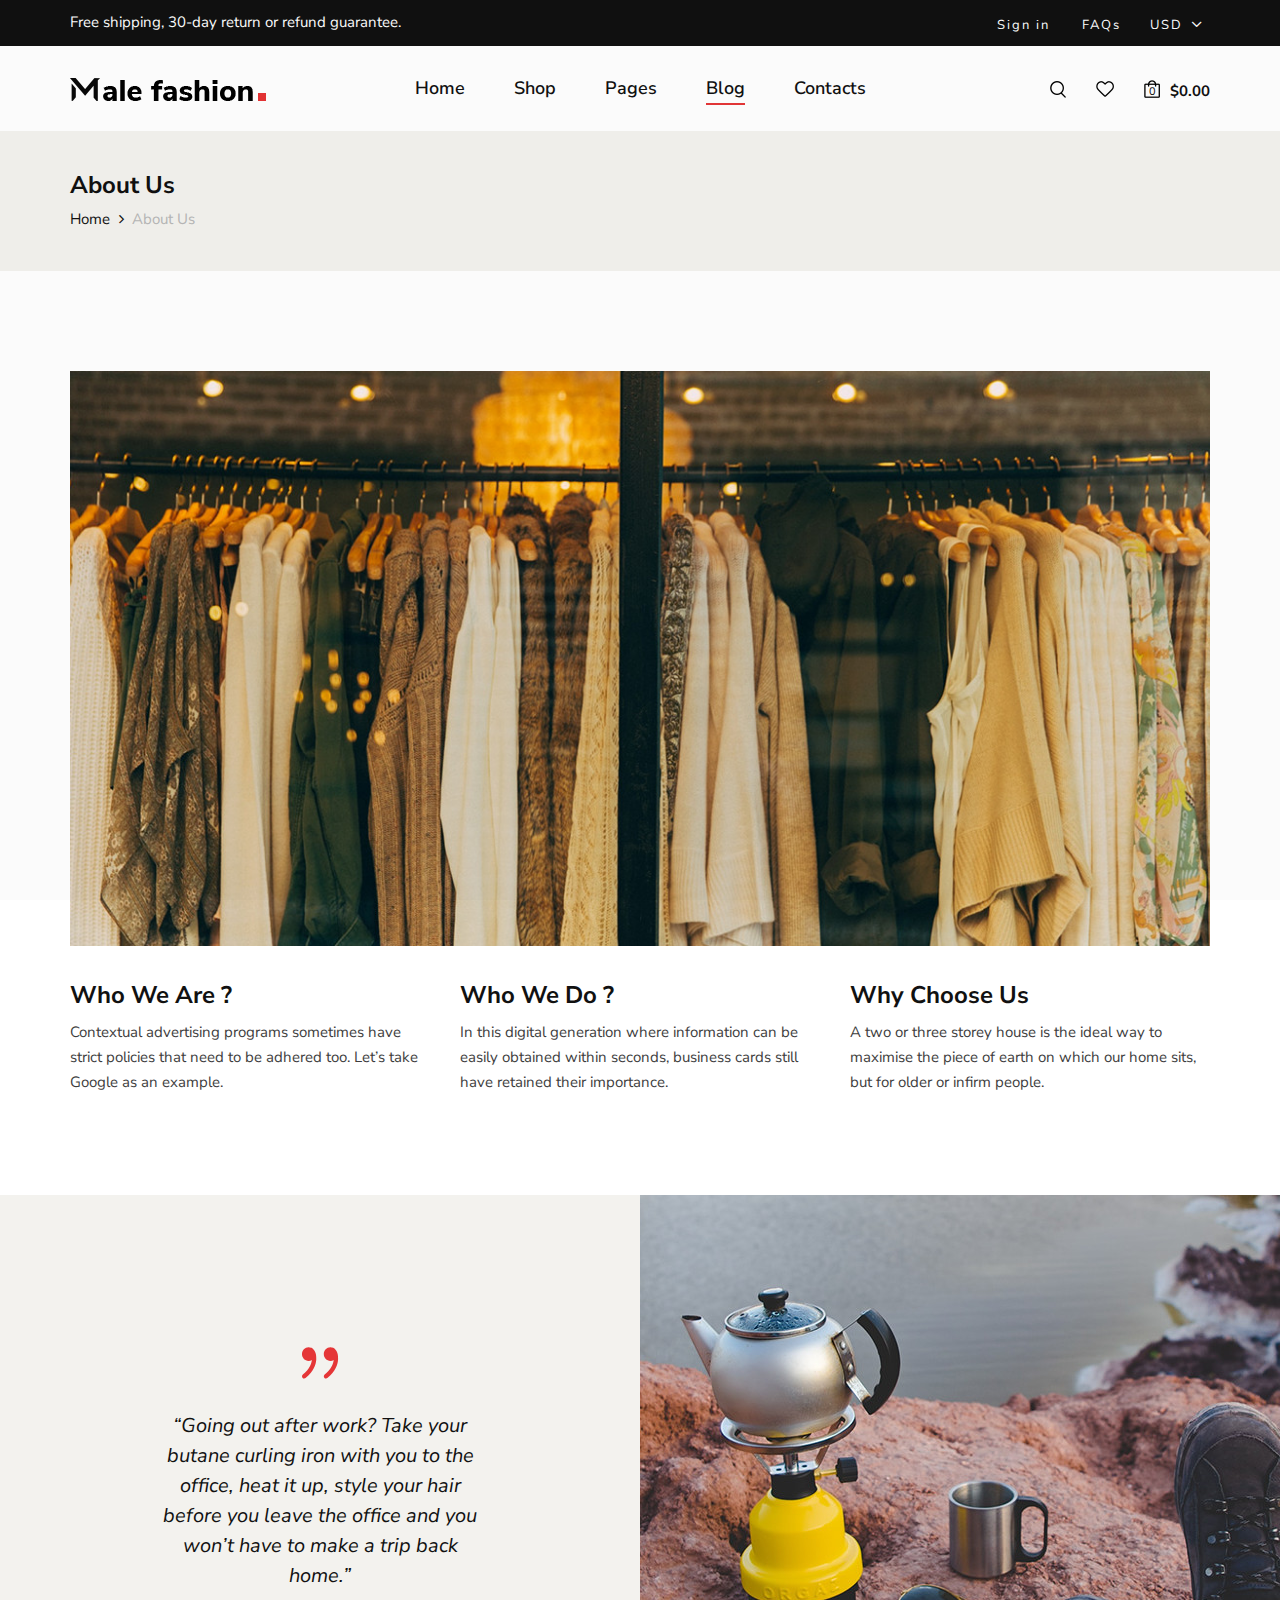
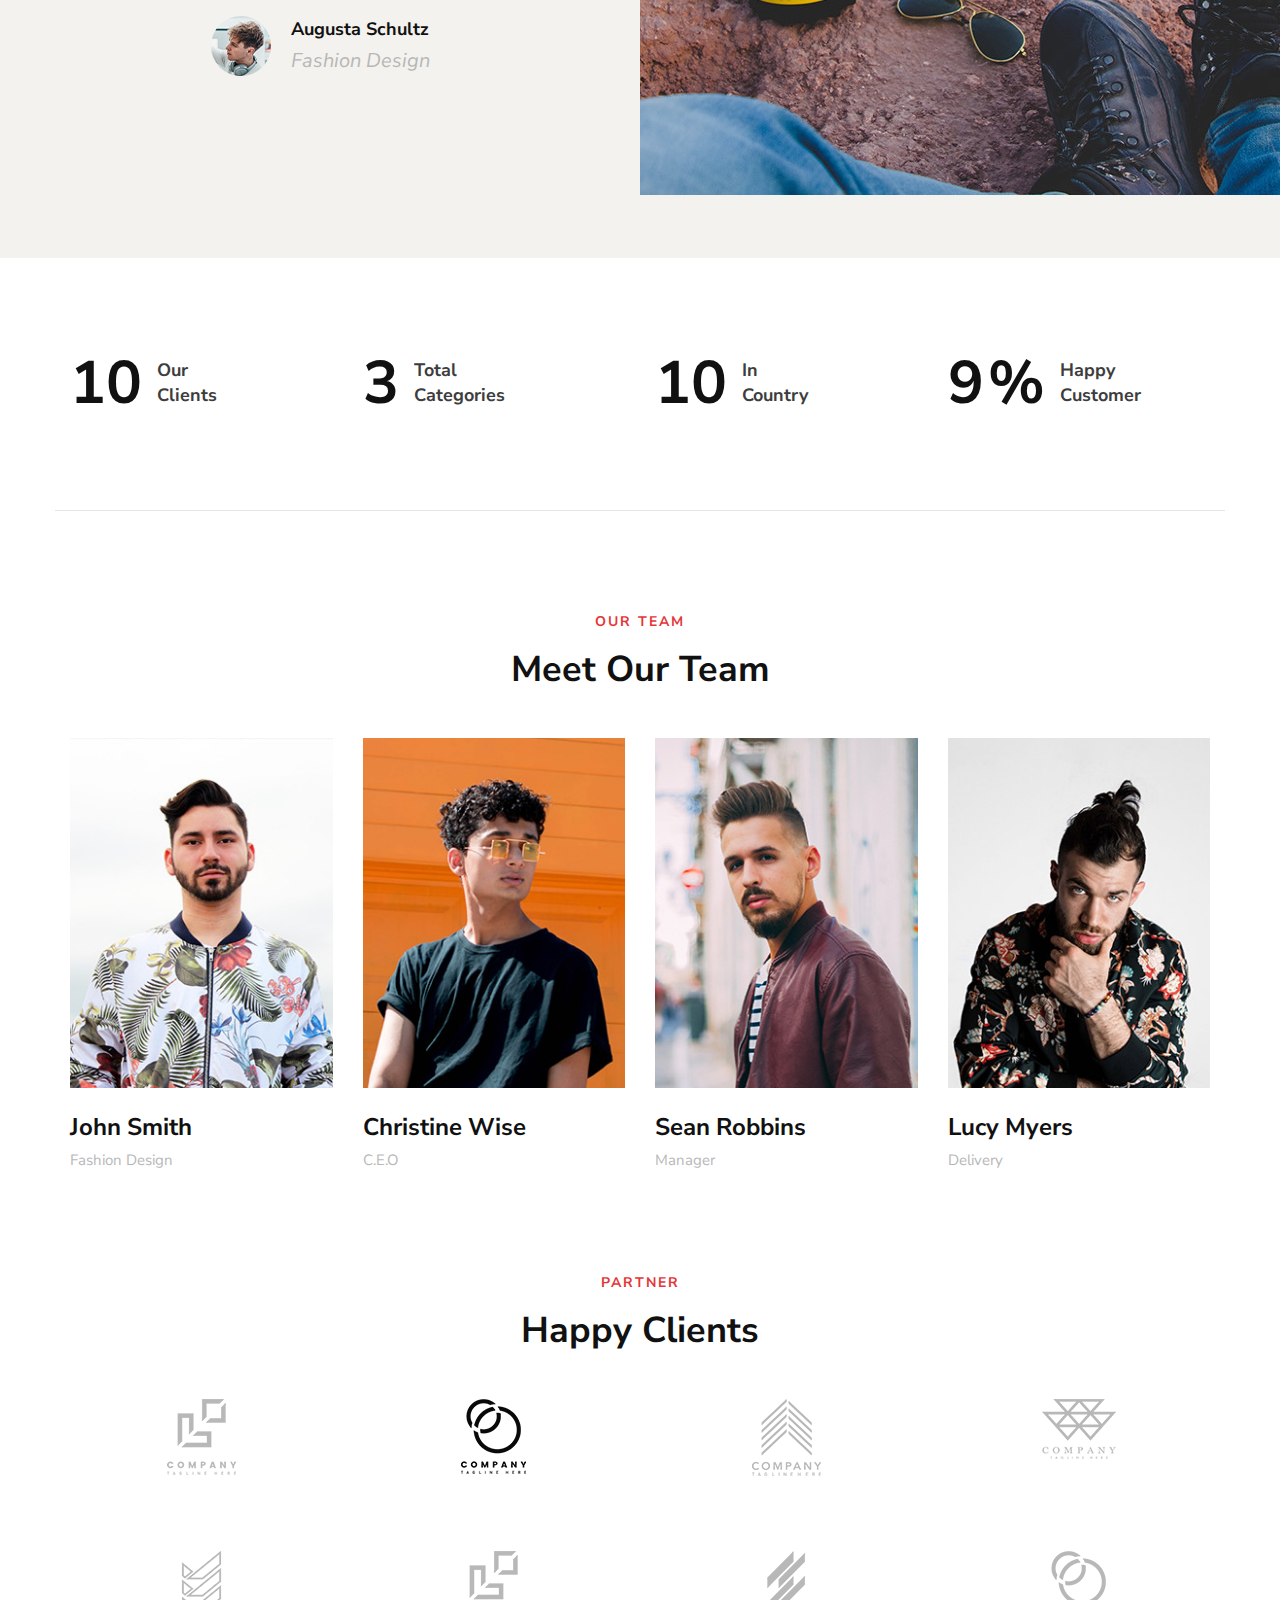
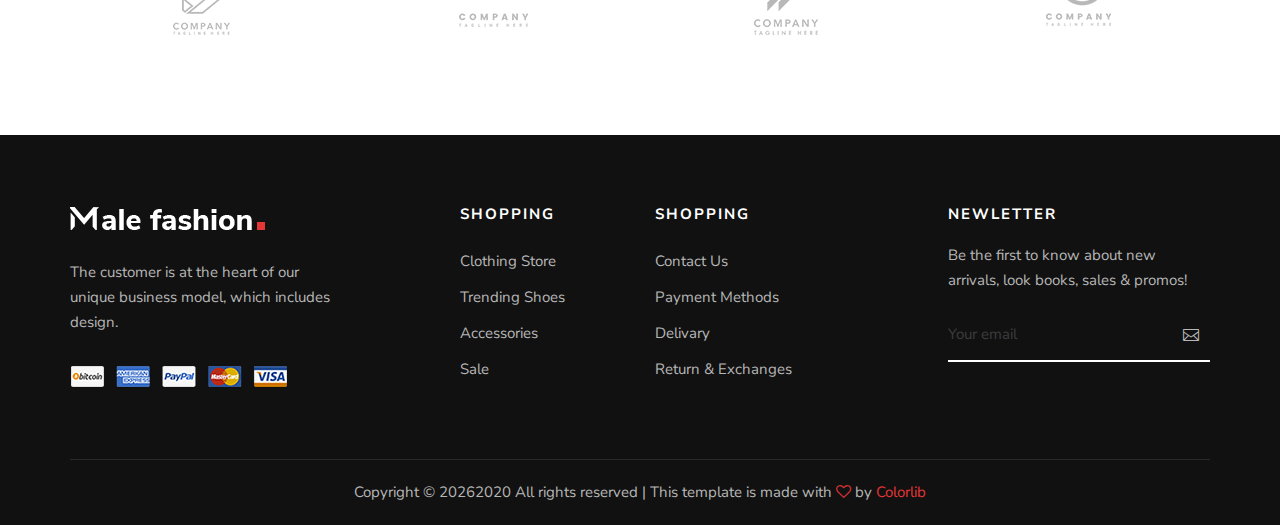
==== about.html @ 2b8f80b8 "load" ====
<!DOCTYPE html>
<html lang="zxx">

<head>
    <meta charset="UTF-8">
    <meta name="description" content="Male_Fashion Template">
    <meta name="keywords" content="Male_Fashion, unica, creative, html">
    <meta name="viewport" content="width=device-width, initial-scale=1.0">
    <meta http-equiv="X-UA-Compatible" content="ie=edge">
    <title>Male-Fashion | Template</title>

    <!-- Google Font -->
    <link href="https://fonts.googleapis.com/css2?family=Nunito+Sans:wght@300;400;600;700;800;900&display=swap"
    rel="stylesheet">

    <!-- Css Styles -->
    <link rel="stylesheet" href="css/bootstrap.min.css" type="text/css">
    <link rel="stylesheet" href="css/font-awesome.min.css" type="text/css">
    <link rel="stylesheet" href="css/elegant-icons.css" type="text/css">
    <link rel="stylesheet" href="css/magnific-popup.css" type="text/css">
    <link rel="stylesheet" href="css/nice-select.css" type="text/css">
    <link rel="stylesheet" href="css/owl.carousel.min.css" type="text/css">
    <link rel="stylesheet" href="css/slicknav.min.css" type="text/css">
    <link rel="stylesheet" href="css/style.css" type="text/css">
</head>

<body>
    <!-- Page Preloder -->
    <div id="preloder">
        <div class="loader"></div>
    </div>

    <!-- Offcanvas Menu Begin -->
    <div class="offcanvas-menu-overlay"></div>
    <div class="offcanvas-menu-wrapper">
        <div class="offcanvas__option">
            <div class="offcanvas__links">
                <a href="#">Sign in</a>
                <a href="#">FAQs</a>
            </div>
            <div class="offcanvas__top__hover">
                <span>Usd <i class="arrow_carrot-down"></i></span>
                <ul>
                    <li>USD</li>
                    <li>EUR</li>
                    <li>USD</li>
                </ul>
            </div>
        </div>
        <div class="offcanvas__nav__option">
            <a href="#" class="search-switch"><img src="img/icon/search.png" alt=""></a>
            <a href="#"><img src="img/icon/heart.png" alt=""></a>
            <a href="#"><img src="img/icon/cart.png" alt=""> <span>0</span></a>
            <div class="price">$0.00</div>
        </div>
        <div id="mobile-menu-wrap"></div>
        <div class="offcanvas__text">
            <p>Free shipping, 30-day return or refund guarantee.</p>
        </div>
    </div>
    <!-- Offcanvas Menu End -->

    <!-- Header Section Begin -->
    <header class="header">
        <div class="header__top">
            <div class="container">
                <div class="row">
                    <div class="col-lg-6 col-md-7">
                        <div class="header__top__left">
                            <p>Free shipping, 30-day return or refund guarantee.</p>
                        </div>
                    </div>
                    <div class="col-lg-6 col-md-5">
                        <div class="header__top__right">
                            <div class="header__top__links">
                                <a href="#">Sign in</a>
                                <a href="#">FAQs</a>
                            </div>
                            <div class="header__top__hover">
                                <span>Usd <i class="arrow_carrot-down"></i></span>
                                <ul>
                                    <li>USD</li>
                                    <li>EUR</li>
                                    <li>USD</li>
                                </ul>
                            </div>
                        </div>
                    </div>
                </div>
            </div>
        </div>
        <div class="container">
            <div class="row">
                <div class="col-lg-3 col-md-3">
                    <div class="header__logo">
                        <a href="./index.html"><img src="img/logo.png" alt=""></a>
                    </div>
                </div>
                <div class="col-lg-6 col-md-6">
                    <nav class="header__menu mobile-menu">
                        <ul>
                            <li><a href="./index.html">Home</a></li>
                            <li><a href="./shop.html">Shop</a></li>
                            <li><a href="#">Pages</a>
                                <ul class="dropdown">
                                    <li><a href="./about.html">About Us</a></li>
                                    <li><a href="./shop-details.html">Shop Details</a></li>
                                    <li><a href="./shopping-cart.html">Shopping Cart</a></li>
                                    <li><a href="./checkout.html">Check Out</a></li>
                                    <li><a href="./blog-details.html">Blog Details</a></li>
                                </ul>
                            </li>
                            <li class="active"><a href="./blog.html">Blog</a></li>
                            <li><a href="./contact.html">Contacts</a></li>
                        </ul>
                    </nav>
                </div>
                <div class="col-lg-3 col-md-3">
                    <div class="header__nav__option">
                        <a href="#" class="search-switch"><img src="img/icon/search.png" alt=""></a>
                        <a href="#"><img src="img/icon/heart.png" alt=""></a>
                        <a href="#"><img src="img/icon/cart.png" alt=""> <span>0</span></a>
                        <div class="price">$0.00</div>
                    </div>
                </div>
            </div>
            <div class="canvas__open"><i class="fa fa-bars"></i></div>
        </div>
    </header>
    <!-- Header Section End -->

    <!-- Breadcrumb Section Begin -->
    <section class="breadcrumb-option">
        <div class="container">
            <div class="row">
                <div class="col-lg-12">
                    <div class="breadcrumb__text">
                        <h4>About Us</h4>
                        <div class="breadcrumb__links">
                            <a href="./index.html">Home</a>
                            <span>About Us</span>
                        </div>
                    </div>
                </div>
            </div>
        </div>
    </section>
    <!-- Breadcrumb Section End -->

    <!-- About Section Begin -->
    <section class="about spad">
        <div class="container">
            <div class="row">
                <div class="col-lg-12">
                    <div class="about__pic">
                        <img src="img/about/about-us.jpg" alt="">
                    </div>
                </div>
            </div>
            <div class="row">
                <div class="col-lg-4 col-md-4 col-sm-6">
                    <div class="about__item">
                        <h4>Who We Are ?</h4>
                        <p>Contextual advertising programs sometimes have strict policies that need to be adhered too.
                        Let’s take Google as an example.</p>
                    </div>
                </div>
                <div class="col-lg-4 col-md-4 col-sm-6">
                    <div class="about__item">
                        <h4>Who We Do ?</h4>
                        <p>In this digital generation where information can be easily obtained within seconds, business
                        cards still have retained their importance.</p>
                    </div>
                </div>
                <div class="col-lg-4 col-md-4 col-sm-6">
                    <div class="about__item">
                        <h4>Why Choose Us</h4>
                        <p>A two or three storey house is the ideal way to maximise the piece of earth on which our home
                        sits, but for older or infirm people.</p>
                    </div>
                </div>
            </div>
        </div>
    </section>
    <!-- About Section End -->

    <!-- Testimonial Section Begin -->
    <section class="testimonial">
        <div class="container-fluid">
            <div class="row">
                <div class="col-lg-6 p-0">
                    <div class="testimonial__text">
                        <span class="icon_quotations"></span>
                        <p>“Going out after work? Take your butane curling iron with you to the office, heat it up,
                            style your hair before you leave the office and you won’t have to make a trip back home.”
                        </p>
                        <div class="testimonial__author">
                            <div class="testimonial__author__pic">
                                <img src="img/about/testimonial-author.jpg" alt="">
                            </div>
                            <div class="testimonial__author__text">
                                <h5>Augusta Schultz</h5>
                                <p>Fashion Design</p>
                            </div>
                        </div>
                    </div>
                </div>
                <div class="col-lg-6 p-0">
                    <div class="testimonial__pic set-bg" data-setbg="img/about/testimonial-pic.jpg"></div>
                </div>
            </div>
        </div>
    </section>
    <!-- Testimonial Section End -->

    <!-- Counter Section Begin -->
    <section class="counter spad">
        <div class="container">
            <div class="row">
                <div class="col-lg-3 col-md-6 col-sm-6">
                    <div class="counter__item">
                        <div class="counter__item__number">
                            <h2 class="cn_num">102</h2>
                        </div>
                        <span>Our <br />Clients</span>
                    </div>
                </div>
                <div class="col-lg-3 col-md-6 col-sm-6">
                    <div class="counter__item">
                        <div class="counter__item__number">
                            <h2 class="cn_num">30</h2>
                        </div>
                        <span>Total <br />Categories</span>
                    </div>
                </div>
                <div class="col-lg-3 col-md-6 col-sm-6">
                    <div class="counter__item">
                        <div class="counter__item__number">
                            <h2 class="cn_num">102</h2>
                        </div>
                        <span>In <br />Country</span>
                    </div>
                </div>
                <div class="col-lg-3 col-md-6 col-sm-6">
                    <div class="counter__item">
                        <div class="counter__item__number">
                            <h2 class="cn_num">98</h2>
                            <strong>%</strong>
                        </div>
                        <span>Happy <br />Customer</span>
                    </div>
                </div>
            </div>
        </div>
    </section>
    <!-- Counter Section End -->

    <!-- Team Section Begin -->
    <section class="team spad">
        <div class="container">
            <div class="row">
                <div class="col-lg-12">
                    <div class="section-title">
                        <span>Our Team</span>
                        <h2>Meet Our Team</h2>
                    </div>
                </div>
            </div>
            <div class="row">
                <div class="col-lg-3 col-md-6 col-sm-6">
                    <div class="team__item">
                        <img src="img/about/team-1.jpg" alt="">
                        <h4>John Smith</h4>
                        <span>Fashion Design</span>
                    </div>
                </div>
                <div class="col-lg-3 col-md-6 col-sm-6">
                    <div class="team__item">
                        <img src="img/about/team-2.jpg" alt="">
                        <h4>Christine Wise</h4>
                        <span>C.E.O</span>
                    </div>
                </div>
                <div class="col-lg-3 col-md-6 col-sm-6">
                    <div class="team__item">
                        <img src="img/about/team-3.jpg" alt="">
                        <h4>Sean Robbins</h4>
                        <span>Manager</span>
                    </div>
                </div>
                <div class="col-lg-3 col-md-6 col-sm-6">
                    <div class="team__item">
                        <img src="img/about/team-4.jpg" alt="">
                        <h4>Lucy Myers</h4>
                        <span>Delivery</span>
                    </div>
                </div>
            </div>
        </div>
    </section>
    <!-- Team Section End -->

    <!-- Client Section Begin -->
    <section class="clients spad">
        <div class="container">
            <div class="row">
                <div class="col-lg-12">
                    <div class="section-title">
                        <span>Partner</span>
                        <h2>Happy Clients</h2>
                    </div>
                </div>
            </div>
            <div class="row">
                <div class="col-lg-3 col-md-4 col-sm-4 col-6">
                    <a href="#" class="client__item"><img src="img/clients/client-1.png" alt=""></a>
                </div>
                <div class="col-lg-3 col-md-4 col-sm-4 col-6">
                    <a href="#" class="client__item"><img src="img/clients/client-2.png" alt=""></a>
                </div>
                <div class="col-lg-3 col-md-4 col-sm-4 col-6">
                    <a href="#" class="client__item"><img src="img/clients/client-3.png" alt=""></a>
                </div>
                <div class="col-lg-3 col-md-4 col-sm-4 col-6">
                    <a href="#" class="client__item"><img src="img/clients/client-4.png" alt=""></a>
                </div>
                <div class="col-lg-3 col-md-4 col-sm-4 col-6">
                    <a href="#" class="client__item"><img src="img/clients/client-5.png" alt=""></a>
                </div>
                <div class="col-lg-3 col-md-4 col-sm-4 col-6">
                    <a href="#" class="client__item"><img src="img/clients/client-6.png" alt=""></a>
                </div>
                <div class="col-lg-3 col-md-4 col-sm-4 col-6">
                    <a href="#" class="client__item"><img src="img/clients/client-7.png" alt=""></a>
                </div>
                <div class="col-lg-3 col-md-4 col-sm-4 col-6">
                    <a href="#" class="client__item"><img src="img/clients/client-8.png" alt=""></a>
                </div>
            </div>
        </div>
    </section>
    <!-- Client Section End -->

    <!-- Footer Section Begin -->
    <footer class="footer">
        <div class="container">
            <div class="row">
                <div class="col-lg-3 col-md-6 col-sm-6">
                    <div class="footer__about">
                        <div class="footer__logo">
                            <a href="#"><img src="img/footer-logo.png" alt=""></a>
                        </div>
                        <p>The customer is at the heart of our unique business model, which includes design.</p>
                        <a href="#"><img src="img/payment.png" alt=""></a>
                    </div>
                </div>
                <div class="col-lg-2 offset-lg-1 col-md-3 col-sm-6">
                    <div class="footer__widget">
                        <h6>Shopping</h6>
                        <ul>
                            <li><a href="#">Clothing Store</a></li>
                            <li><a href="#">Trending Shoes</a></li>
                            <li><a href="#">Accessories</a></li>
                            <li><a href="#">Sale</a></li>
                        </ul>
                    </div>
                </div>
                <div class="col-lg-2 col-md-3 col-sm-6">
                    <div class="footer__widget">
                        <h6>Shopping</h6>
                        <ul>
                            <li><a href="#">Contact Us</a></li>
                            <li><a href="#">Payment Methods</a></li>
                            <li><a href="#">Delivary</a></li>
                            <li><a href="#">Return & Exchanges</a></li>
                        </ul>
                    </div>
                </div>
                <div class="col-lg-3 offset-lg-1 col-md-6 col-sm-6">
                    <div class="footer__widget">
                        <h6>NewLetter</h6>
                        <div class="footer__newslatter">
                            <p>Be the first to know about new arrivals, look books, sales & promos!</p>
                            <form action="#">
                                <input type="text" placeholder="Your email">
                                <button type="submit"><span class="icon_mail_alt"></span></button>
                            </form>
                        </div>
                    </div>
                </div>
            </div>
            <div class="row">
                <div class="col-lg-12 text-center">
                    <div class="footer__copyright__text">
                        <!-- Link back to Colorlib can't be removed. Template is licensed under CC BY 3.0. -->
                        <p>Copyright ©
                            <script>
                                document.write(new Date().getFullYear());
                            </script>2020
                            All rights reserved | This template is made with <i class="fa fa-heart-o"
                            aria-hidden="true"></i> by <a href="https://colorlib.com" target="_blank">Colorlib</a>
                        </p>
                        <!-- Link back to Colorlib can't be removed. Template is licensed under CC BY 3.0. -->
                    </div>
                </div>
            </div>
        </div>
    </footer>
    <!-- Footer Section End -->

    <!-- Search Begin -->
    <div class="search-model">
        <div class="h-100 d-flex align-items-center justify-content-center">
            <div class="search-close-switch">+</div>
            <form class="search-model-form">
                <input type="text" id="search-input" placeholder="Search here.....">
            </form>
        </div>
    </div>
    <!-- Search End -->

    <!-- Js Plugins -->
    <script src="js/jquery-3.3.1.min.js"></script>
    <script src="js/bootstrap.min.js"></script>
    <script src="js/jquery.nice-select.min.js"></script>
    <script src="js/jquery.nicescroll.min.js"></script>
    <script src="js/jquery.magnific-popup.min.js"></script>
    <script src="js/jquery.countdown.min.js"></script>
    <script src="js/jquery.slicknav.js"></script>
    <script src="js/mixitup.min.js"></script>
    <script src="js/owl.carousel.min.js"></script>
    <script src="js/main.js"></script>
</body>

</html>
---- css/elegant-icons.css ----
@font-face {
	font-family: 'ElegantIcons';
	src:url('../fonts/ElegantIcons.eot');
	src:url('../fonts/ElegantIcons.eot?#iefix') format('embedded-opentype'),
		url('../fonts/ElegantIcons.woff') format('woff'),
		url('../fonts/ElegantIcons.ttf') format('truetype'),
		url('../fonts/ElegantIcons.svg#ElegantIcons') format('svg');
	font-weight: normal;
	font-style: normal;
}

/* Use the following CSS code if you want to use data attributes for inserting your icons */
[data-icon]:before {
	font-family: 'ElegantIcons';
	content: attr(data-icon);
	speak: none;
	font-weight: normal;
	font-variant: normal;
	text-transform: none;
	line-height: 1;
	-webkit-font-smoothing: antialiased;
	-moz-osx-font-smoothing: grayscale;
}

/* Use the following CSS code if you want to have a class per icon */
/*
Instead of a list of all class selectors,
you can use the generic selector below, but it's slower:
[class*="your-class-prefix"] {
*/
.arrow_up, .arrow_down, .arrow_left, .arrow_right, .arrow_left-up, .arrow_right-up, .arrow_right-down, .arrow_left-down, .arrow-up-down, .arrow_up-down_alt, .arrow_left-right_alt, .arrow_left-right, .arrow_expand_alt2, .arrow_expand_alt, .arrow_condense, .arrow_expand, .arrow_move, .arrow_carrot-up, .arrow_carrot-down, .arrow_carrot-left, .arrow_carrot-right, .arrow_carrot-2up, .arrow_carrot-2down, .arrow_carrot-2left, .arrow_carrot-2right, .arrow_carrot-up_alt2, .arrow_carrot-down_alt2, .arrow_carrot-left_alt2, .arrow_carrot-right_alt2, .arrow_carrot-2up_alt2, .arrow_carrot-2down_alt2, .arrow_carrot-2left_alt2, .arrow_carrot-2right_alt2, .arrow_triangle-up, .arrow_triangle-down, .arrow_triangle-left, .arrow_triangle-right, .arrow_triangle-up_alt2, .arrow_triangle-down_alt2, .arrow_triangle-left_alt2, .arrow_triangle-right_alt2, .arrow_back, .icon_minus-06, .icon_plus, .icon_close, .icon_check, .icon_minus_alt2, .icon_plus_alt2, .icon_close_alt2, .icon_check_alt2, .icon_zoom-out_alt, .icon_zoom-in_alt, .icon_search, .icon_box-empty, .icon_box-selected, .icon_minus-box, .icon_plus-box, .icon_box-checked, .icon_circle-empty, .icon_circle-slelected, .icon_stop_alt2, .icon_stop, .icon_pause_alt2, .icon_pause, .icon_menu, .icon_menu-square_alt2, .icon_menu-circle_alt2, .icon_ul, .icon_ol, .icon_adjust-horiz, .icon_adjust-vert, .icon_document_alt, .icon_documents_alt, .icon_pencil, .icon_pencil-edit_alt, .icon_pencil-edit, .icon_folder-alt, .icon_folder-open_alt, .icon_folder-add_alt, .icon_info_alt, .icon_error-oct_alt, .icon_error-circle_alt, .icon_error-triangle_alt, .icon_question_alt2, .icon_question, .icon_comment_alt, .icon_chat_alt, .icon_vol-mute_alt, .icon_volume-low_alt, .icon_volume-high_alt, .icon_quotations, .icon_quotations_alt2, .icon_clock_alt, .icon_lock_alt, .icon_lock-open_alt, .icon_key_alt, .icon_cloud_alt, .icon_cloud-upload_alt, .icon_cloud-download_alt, .icon_image, .icon_images, .icon_lightbulb_alt, .icon_gift_alt, .icon_house_alt, .icon_genius, .icon_mobile, .icon_tablet, .icon_laptop, .icon_desktop, .icon_camera_alt, .icon_mail_alt, .icon_cone_alt, .icon_ribbon_alt, .icon_bag_alt, .icon_creditcard, .icon_cart_alt, .icon_paperclip, .icon_tag_alt, .icon_tags_alt, .icon_trash_alt, .icon_cursor_alt, .icon_mic_alt, .icon_compass_alt, .icon_pin_alt, .icon_pushpin_alt, .icon_map_alt, .icon_drawer_alt, .icon_toolbox_alt, .icon_book_alt, .icon_calendar, .icon_film, .icon_table, .icon_contacts_alt, .icon_headphones, .icon_lifesaver, .icon_piechart, .icon_refresh, .icon_link_alt, .icon_link, .icon_loading, .icon_blocked, .icon_archive_alt, .icon_heart_alt, .icon_star_alt, .icon_star-half_alt, .icon_star, .icon_star-half, .icon_tools, .icon_tool, .icon_cog, .icon_cogs, .arrow_up_alt, .arrow_down_alt, .arrow_left_alt, .arrow_right_alt, .arrow_left-up_alt, .arrow_right-up_alt, .arrow_right-down_alt, .arrow_left-down_alt, .arrow_condense_alt, .arrow_expand_alt3, .arrow_carrot_up_alt, .arrow_carrot-down_alt, .arrow_carrot-left_alt, .arrow_carrot-right_alt, .arrow_carrot-2up_alt, .arrow_carrot-2dwnn_alt, .arrow_carrot-2left_alt, .arrow_carrot-2right_alt, .arrow_triangle-up_alt, .arrow_triangle-down_alt, .arrow_triangle-left_alt, .arrow_triangle-right_alt, .icon_minus_alt, .icon_plus_alt, .icon_close_alt, .icon_check_alt, .icon_zoom-out, .icon_zoom-in, .icon_stop_alt, .icon_menu-square_alt, .icon_menu-circle_alt, .icon_document, .icon_documents, .icon_pencil_alt, .icon_folder, .icon_folder-open, .icon_folder-add, .icon_folder_upload, .icon_folder_download, .icon_info, .icon_error-circle, .icon_error-oct, .icon_error-triangle, .icon_question_alt, .icon_comment, .icon_chat, .icon_vol-mute, .icon_volume-low, .icon_volume-high, .icon_quotations_alt, .icon_clock, .icon_lock, .icon_lock-open, .icon_key, .icon_cloud, .icon_cloud-upload, .icon_cloud-download, .icon_lightbulb, .icon_gift, .icon_house, .icon_camera, .icon_mail, .icon_cone, .icon_ribbon, .icon_bag, .icon_cart, .icon_tag, .icon_tags, .icon_trash, .icon_cursor, .icon_mic, .icon_compass, .icon_pin, .icon_pushpin, .icon_map, .icon_drawer, .icon_toolbox, .icon_book, .icon_contacts, .icon_archive, .icon_heart, .icon_profile, .icon_group, .icon_grid-2x2, .icon_grid-3x3, .icon_music, .icon_pause_alt, .icon_phone, .icon_upload, .icon_download, .social_facebook, .social_twitter, .social_pinterest, .social_googleplus, .social_tumblr, .social_tumbleupon, .social_wordpress, .social_instagram, .social_dribbble, .social_vimeo, .social_linkedin, .social_rss, .social_deviantart, .social_share, .social_myspace, .social_skype, .social_youtube, .social_picassa, .social_googledrive, .social_flickr, .social_blogger, .social_spotify, .social_delicious, .social_facebook_circle, .social_twitter_circle, .social_pinterest_circle, .social_googleplus_circle, .social_tumblr_circle, .social_stumbleupon_circle, .social_wordpress_circle, .social_instagram_circle, .social_dribbble_circle, .social_vimeo_circle, .social_linkedin_circle, .social_rss_circle, .social_deviantart_circle, .social_share_circle, .social_myspace_circle, .social_skype_circle, .social_youtube_circle, .social_picassa_circle, .social_googledrive_alt2, .social_flickr_circle, .social_blogger_circle, .social_spotify_circle, .social_delicious_circle, .social_facebook_square, .social_twitter_square, .social_pinterest_square, .social_googleplus_square, .social_tumblr_square, .social_stumbleupon_square, .social_wordpress_square, .social_instagram_square, .social_dribbble_square, .social_vimeo_square, .social_linkedin_square, .social_rss_square, .social_deviantart_square, .social_share_square, .social_myspace_square, .social_skype_square, .social_youtube_square, .social_picassa_square, .social_googledrive_square, .social_flickr_square, .social_blogger_square, .social_spotify_square, .social_delicious_square, .icon_printer, .icon_calulator, .icon_building, .icon_floppy, .icon_drive, .icon_search-2, .icon_id, .icon_id-2, .icon_puzzle, .icon_like, .icon_dislike, .icon_mug, .icon_currency, .icon_wallet, .icon_pens, .icon_easel, .icon_flowchart, .icon_datareport, .icon_briefcase, .icon_shield, .icon_percent, .icon_globe, .icon_globe-2, .icon_target, .icon_hourglass, .icon_balance, .icon_rook, .icon_printer-alt, .icon_calculator_alt, .icon_building_alt, .icon_floppy_alt, .icon_drive_alt, .icon_search_alt, .icon_id_alt, .icon_id-2_alt, .icon_puzzle_alt, .icon_like_alt, .icon_dislike_alt, .icon_mug_alt, .icon_currency_alt, .icon_wallet_alt, .icon_pens_alt, .icon_easel_alt, .icon_flowchart_alt, .icon_datareport_alt, .icon_briefcase_alt, .icon_shield_alt, .icon_percent_alt, .icon_globe_alt, .icon_clipboard {
	font-family: 'ElegantIcons';
	speak: none;
	font-style: normal;
	font-weight: normal;
	font-variant: normal;
	text-transform: none;
	line-height: 1;
	-webkit-font-smoothing: antialiased;
}
.arrow_up:before {
	content: "\21";
}
.arrow_down:before {
	content: "\22";
}
.arrow_left:before {
	content: "\23";
}
.arrow_right:before {
	content: "\24";
}
.arrow_left-up:before {
	content: "\25";
}
.arrow_right-up:before {
	content: "\26";
}
.arrow_right-down:before {
	content: "\27";
}
.arrow_left-down:before {
	content: "\28";
}
.arrow-up-down:before {
	content: "\29";
}
.arrow_up-down_alt:before {
	content: "\2a";
}
.arrow_left-right_alt:before {
	content: "\2b";
}
.arrow_left-right:before {
	content: "\2c";
}
.arrow_expand_alt2:before {
	content: "\2d";
}
.arrow_expand_alt:before {
	content: "\2e";
}
.arrow_condense:before {
	content: "\2f";
}
.arrow_expand:before {
	content: "\30";
}
.arrow_move:before {
	content: "\31";
}
.arrow_carrot-up:before {
	content: "\32";
}
.arrow_carrot-down:before {
	content: "\33";
}
.arrow_carrot-left:before {
	content: "\34";
}
.arrow_carrot-right:before {
	content: "\35";
}
.arrow_carrot-2up:before {
	content: "\36";
}
.arrow_carrot-2down:before {
	content: "\37";
}
.arrow_carrot-2left:before {
	content: "\38";
}
.arrow_carrot-2right:before {
	content: "\39";
}
.arrow_carrot-up_alt2:before {
	content: "\3a";
}
.arrow_carrot-down_alt2:before {
	content: "\3b";
}
.arrow_carrot-left_alt2:before {
	content: "\3c";
}
.arrow_carrot-right_alt2:before {
	content: "\3d";
}
.arrow_carrot-2up_alt2:before {
	content: "\3e";
}
.arrow_carrot-2down_alt2:before {
	content: "\3f";
}
.arrow_carrot-2left_alt2:before {
	content: "\40";
}
.arrow_carrot-2right_alt2:before {
	content: "\41";
}
.arrow_triangle-up:before {
	content: "\42";
}
.arrow_triangle-down:before {
	content: "\43";
}
.arrow_triangle-left:before {
	content: "\44";
}
.arrow_triangle-right:before {
	content: "\45";
}
.arrow_triangle-up_alt2:before {
	content: "\46";
}
.arrow_triangle-down_alt2:before {
	content: "\47";
}
.arrow_triangle-left_alt2:before {
	content: "\48";
}
.arrow_triangle-right_alt2:before {
	content: "\49";
}
.arrow_back:before {
	content: "\4a";
}
.icon_minus-06:before {
	content: "\4b";
}
.icon_plus:before {
	content: "\4c";
}
.icon_close:before {
	content: "\4d";
}
.icon_check:before {
	content: "\4e";
}
.icon_minus_alt2:before {
	content: "\4f";
}
.icon_plus_alt2:before {
	content: "\50";
}
.icon_close_alt2:before {
	content: "\51";
}
.icon_check_alt2:before {
	content: "\52";
}
.icon_zoom-out_alt:before {
	content: "\53";
}
.icon_zoom-in_alt:before {
	content: "\54";
}
.icon_search:before {
	content: "\55";
}
.icon_box-empty:before {
	content: "\56";
}
.icon_box-selected:before {
	content: "\57";
}
.icon_minus-box:before {
	content: "\58";
}
.icon_plus-box:before {
	content: "\59";
}
.icon_box-checked:before {
	content: "\5a";
}
.icon_circle-empty:before {
	content: "\5b";
}
.icon_circle-slelected:before {
	content: "\5c";
}
.icon_stop_alt2:before {
	content: "\5d";
}
.icon_stop:before {
	content: "\5e";
}
.icon_pause_alt2:before {
	content: "\5f";
}
.icon_pause:before {
	content: "\60";
}
.icon_menu:before {
	content: "\61";
}
.icon_menu-square_alt2:before {
	content: "\62";
}
.icon_menu-circle_alt2:before {
	content: "\63";
}
.icon_ul:before {
	content: "\64";
}
.icon_ol:before {
	content: "\65";
}
.icon_adjust-horiz:before {
	content: "\66";
}
.icon_adjust-vert:before {
	content: "\67";
}
.icon_document_alt:before {
	content: "\68";
}
.icon_documents_alt:before {
	content: "\69";
}
.icon_pencil:before {
	content: "\6a";
}
.icon_pencil-edit_alt:before {
	content: "\6b";
}
.icon_pencil-edit:before {
	content: "\6c";
}
.icon_folder-alt:before {
	content: "\6d";
}
.icon_folder-open_alt:before {
	content: "\6e";
}
.icon_folder-add_alt:before {
	content: "\6f";
}
.icon_info_alt:before {
	content: "\70";
}
.icon_error-oct_alt:before {
	content: "\71";
}
.icon_error-circle_alt:before {
	content: "\72";
}
.icon_error-triangle_alt:before {
	content: "\73";
}
.icon_question_alt2:before {
	content: "\74";
}
.icon_question:before {
	content: "\75";
}
.icon_comment_alt:before {
	content: "\76";
}
.icon_chat_alt:before {
	content: "\77";
}
.icon_vol-mute_alt:before {
	content: "\78";
}
.icon_volume-low_alt:before {
	content: "\79";
}
.icon_volume-high_alt:before {
	content: "\7a";
}
.icon_quotations:before {
	content: "\7b";
}
.icon_quotations_alt2:before {
	content: "\7c";
}
.icon_clock_alt:before {
	content: "\7d";
}
.icon_lock_alt:before {
	content: "\7e";
}
.icon_lock-open_alt:before {
	content: "\e000";
}
.icon_key_alt:before {
	content: "\e001";
}
.icon_cloud_alt:before {
	content: "\e002";
}
.icon_cloud-upload_alt:before {
	content: "\e003";
}
.icon_cloud-download_alt:before {
	content: "\e004";
}
.icon_image:before {
	content: "\e005";
}
.icon_images:before {
	content: "\e006";
}
.icon_lightbulb_alt:before {
	content: "\e007";
}
.icon_gift_alt:before {
	content: "\e008";
}
.icon_house_alt:before {
	content: "\e009";
}
.icon_genius:before {
	content: "\e00a";
}
.icon_mobile:before {
	content: "\e00b";
}
.icon_tablet:before {
	content: "\e00c";
}
.icon_laptop:before {
	content: "\e00d";
}
.icon_desktop:before {
	content: "\e00e";
}
.icon_camera_alt:before {
	content: "\e00f";
}
.icon_mail_alt:before {
	content: "\e010";
}
.icon_cone_alt:before {
	content: "\e011";
}
.icon_ribbon_alt:before {
	content: "\e012";
}
.icon_bag_alt:before {
	content: "\e013";
}
.icon_creditcard:before {
	content: "\e014";
}
.icon_cart_alt:before {
	content: "\e015";
}
.icon_paperclip:before {
	content: "\e016";
}
.icon_tag_alt:before {
	content: "\e017";
}
.icon_tags_alt:before {
	content: "\e018";
}
.icon_trash_alt:before {
	content: "\e019";
}
.icon_cursor_alt:before {
	content: "\e01a";
}
.icon_mic_alt:before {
	content: "\e01b";
}
.icon_compass_alt:before {
	content: "\e01c";
}
.icon_pin_alt:before {
	content: "\e01d";
}
.icon_pushpin_alt:before {
	content: "\e01e";
}
.icon_map_alt:before {
	content: "\e01f";
}
.icon_drawer_alt:before {
	content: "\e020";
}
.icon_toolbox_alt:before {
	content: "\e021";
}
.icon_book_alt:before {
	content: "\e022";
}
.icon_calendar:before {
	content: "\e023";
}
.icon_film:before {
	content: "\e024";
}
.icon_table:before {
	content: "\e025";
}
.icon_contacts_alt:before {
	content: "\e026";
}
.icon_headphones:before {
	content: "\e027";
}
.icon_lifesaver:before {
	content: "\e028";
}
.icon_piechart:before {
	content: "\e029";
}
.icon_refresh:before {
	content: "\e02a";
}
.icon_link_alt:before {
	content: "\e02b";
}
.icon_link:before {
	content: "\e02c";
}
.icon_loading:before {
	content: "\e02d";
}
.icon_blocked:before {
	content: "\e02e";
}
.icon_archive_alt:before {
	content: "\e02f";
}
.icon_heart_alt:before {
	content: "\e030";
}
.icon_star_alt:before {
	content: "\e031";
}
.icon_star-half_alt:before {
	content: "\e032";
}
.icon_star:before {
	content: "\e033";
}
.icon_star-half:before {
	content: "\e034";
}
.icon_tools:before {
	content: "\e035";
}
.icon_tool:before {
	content: "\e036";
}
.icon_cog:before {
	content: "\e037";
}
.icon_cogs:before {
	content: "\e038";
}
.arrow_up_alt:before {
	content: "\e039";
}
.arrow_down_alt:before {
	content: "\e03a";
}
.arrow_left_alt:before {
	content: "\e03b";
}
.arrow_right_alt:before {
	content: "\e03c";
}
.arrow_left-up_alt:before {
	content: "\e03d";
}
.arrow_right-up_alt:before {
	content: "\e03e";
}
.arrow_right-down_alt:before {
	content: "\e03f";
}
.arrow_left-down_alt:before {
	content: "\e040";
}
.arrow_condense_alt:before {
	content: "\e041";
}
.arrow_expand_alt3:before {
	content: "\e042";
}
.arrow_carrot_up_alt:before {
	content: "\e043";
}
.arrow_carrot-down_alt:before {
	content: "\e044";
}
.arrow_carrot-left_alt:before {
	content: "\e045";
}
.arrow_carrot-right_alt:before {
	content: "\e046";
}
.arrow_carrot-2up_alt:before {
	content: "\e047";
}
.arrow_carrot-2dwnn_alt:before {
	content: "\e048";
}
.arrow_carrot-2left_alt:before {
	content: "\e049";
}
.arrow_carrot-2right_alt:before {
	content: "\e04a";
}
.arrow_triangle-up_alt:before {
	content: "\e04b";
}
.arrow_triangle-down_alt:before {
	content: "\e04c";
}
.arrow_triangle-left_alt:before {
	content: "\e04d";
}
.arrow_triangle-right_alt:before {
	content: "\e04e";
}
.icon_minus_alt:before {
	content: "\e04f";
}
.icon_plus_alt:before {
	content: "\e050";
}
.icon_close_alt:before {
	content: "\e051";
}
.icon_check_alt:before {
	content: "\e052";
}
.icon_zoom-out:before {
	content: "\e053";
}
.icon_zoom-in:before {
	content: "\e054";
}
.icon_stop_alt:before {
	content: "\e055";
}
.icon_menu-square_alt:before {
	content: "\e056";
}
.icon_menu-circle_alt:before {
	content: "\e057";
}
.icon_document:before {
	content: "\e058";
}
.icon_documents:before {
	content: "\e059";
}
.icon_pencil_alt:before {
	content: "\e05a";
}
.icon_folder:before {
	content: "\e05b";
}
.icon_folder-open:before {
	content: "\e05c";
}
.icon_folder-add:before {
	content: "\e05d";
}
.icon_folder_upload:before {
	content: "\e05e";
}
.icon_folder_download:before {
	content: "\e05f";
}
.icon_info:before {
	content: "\e060";
}
.icon_error-circle:before {
	content: "\e061";
}
.icon_error-oct:before {
	content: "\e062";
}
.icon_error-triangle:before {
	content: "\e063";
}
.icon_question_alt:before {
	content: "\e064";
}
.icon_comment:before {
	content: "\e065";
}
.icon_chat:before {
	content: "\e066";
}
.icon_vol-mute:before {
	content: "\e067";
}
.icon_volume-low:before {
	content: "\e068";
}
.icon_volume-high:before {
	content: "\e069";
}
.icon_quotations_alt:before {
	content: "\e06a";
}
.icon_clock:before {
	content: "\e06b";
}
.icon_lock:before {
	content: "\e06c";
}
.icon_lock-open:before {
	content: "\e06d";
}
.icon_key:before {
	content: "\e06e";
}
.icon_cloud:before {
	content: "\e06f";
}
.icon_cloud-upload:before {
	content: "\e070";
}
.icon_cloud-download:before {
	content: "\e071";
}
.icon_lightbulb:before {
	content: "\e072";
}
.icon_gift:before {
	content: "\e073";
}
.icon_house:before {
	content: "\e074";
}
.icon_camera:before {
	content: "\e075";
}
.icon_mail:before {
	content: "\e076";
}
.icon_cone:before {
	content: "\e077";
}
.icon_ribbon:before {
	content: "\e078";
}
.icon_bag:before {
	content: "\e079";
}
.icon_cart:before {
	content: "\e07a";
}
.icon_tag:before {
	content: "\e07b";
}
.icon_tags:before {
	content: "\e07c";
}
.icon_trash:before {
	content: "\e07d";
}
.icon_cursor:before {
	content: "\e07e";
}
.icon_mic:before {
	content: "\e07f";
}
.icon_compass:before {
	content: "\e080";
}
.icon_pin:before {
	content: "\e081";
}
.icon_pushpin:before {
	content: "\e082";
}
.icon_map:before {
	content: "\e083";
}
.icon_drawer:before {
	content: "\e084";
}
.icon_toolbox:before {
	content: "\e085";
}
.icon_book:before {
	content: "\e086";
}
.icon_contacts:before {
	content: "\e087";
}
.icon_archive:before {
	content: "\e088";
}
.icon_heart:before {
	content: "\e089";
}
.icon_profile:before {
	content: "\e08a";
}
.icon_group:before {
	content: "\e08b";
}
.icon_grid-2x2:before {
	content: "\e08c";
}
.icon_grid-3x3:before {
	content: "\e08d";
}
.icon_music:before {
	content: "\e08e";
}
.icon_pause_alt:before {
	content: "\e08f";
}
.icon_phone:before {
	content: "\e090";
}
.icon_upload:before {
	content: "\e091";
}
.icon_download:before {
	content: "\e092";
}
.social_facebook:before {
	content: "\e093";
}
.social_twitter:before {
	content: "\e094";
}
.social_pinterest:before {
	content: "\e095";
}
.social_googleplus:before {
	content: "\e096";
}
.social_tumblr:before {
	content: "\e097";
}
.social_tumbleupon:before {
	content: "\e098";
}
.social_wordpress:before {
	content: "\e099";
}
.social_instagram:before {
	content: "\e09a";
}
.social_dribbble:before {
	content: "\e09b";
}
.social_vimeo:before {
	content: "\e09c";
}
.social_linkedin:before {
	content: "\e09d";
}
.social_rss:before {
	content: "\e09e";
}
.social_deviantart:before {
	content: "\e09f";
}
.social_share:before {
	content: "\e0a0";
}
.social_myspace:before {
	content: "\e0a1";
}
.social_skype:before {
	content: "\e0a2";
}
.social_youtube:before {
	content: "\e0a3";
}
.social_picassa:before {
	content: "\e0a4";
}
.social_googledrive:before {
	content: "\e0a5";
}
.social_flickr:before {
	content: "\e0a6";
}
.social_blogger:before {
	content: "\e0a7";
}
.social_spotify:before {
	content: "\e0a8";
}
.social_delicious:before {
	content: "\e0a9";
}
.social_facebook_circle:before {
	content: "\e0aa";
}
.social_twitter_circle:before {
	content: "\e0ab";
}
.social_pinterest_circle:before {
	content: "\e0ac";
}
.social_googleplus_circle:before {
	content: "\e0ad";
}
.social_tumblr_circle:before {
	content: "\e0ae";
}
.social_stumbleupon_circle:before {
	content: "\e0af";
}
.social_wordpress_circle:before {
	content: "\e0b0";
}
.social_instagram_circle:before {
	content: "\e0b1";
}
.social_dribbble_circle:before {
	content: "\e0b2";
}
.social_vimeo_circle:before {
	content: "\e0b3";
}
.social_linkedin_circle:before {
	content: "\e0b4";
}
.social_rss_circle:before {
	content: "\e0b5";
}
.social_deviantart_circle:before {
	content: "\e0b6";
}
.social_share_circle:before {
	content: "\e0b7";
}
.social_myspace_circle:before {
	content: "\e0b8";
}
.social_skype_circle:before {
	content: "\e0b9";
}
.social_youtube_circle:before {
	content: "\e0ba";
}
.social_picassa_circle:before {
	content: "\e0bb";
}
.social_googledrive_alt2:before {
	content: "\e0bc";
}
.social_flickr_circle:before {
	content: "\e0bd";
}
.social_blogger_circle:before {
	content: "\e0be";
}
.social_spotify_circle:before {
	content: "\e0bf";
}
.social_delicious_circle:before {
	content: "\e0c0";
}
.social_facebook_square:before {
	content: "\e0c1";
}
.social_twitter_square:before {
	content: "\e0c2";
}
.social_pinterest_square:before {
	content: "\e0c3";
}
.social_googleplus_square:before {
	content: "\e0c4";
}
.social_tumblr_square:before {
	content: "\e0c5";
}
.social_stumbleupon_square:before {
	content: "\e0c6";
}
.social_wordpress_square:before {
	content: "\e0c7";
}
.social_instagram_square:before {
	content: "\e0c8";
}
.social_dribbble_square:before {
	content: "\e0c9";
}
.social_vimeo_square:before {
	content: "\e0ca";
}
.social_linkedin_square:before {
	content: "\e0cb";
}
.social_rss_square:before {
	content: "\e0cc";
}
.social_deviantart_square:before {
	content: "\e0cd";
}
.social_share_square:before {
	content: "\e0ce";
}
.social_myspace_square:before {
	content: "\e0cf";
}
.social_skype_square:before {
	content: "\e0d0";
}
.social_youtube_square:before {
	content: "\e0d1";
}
.social_picassa_square:before {
	content: "\e0d2";
}
.social_googledrive_square:before {
	content: "\e0d3";
}
.social_flickr_square:before {
	content: "\e0d4";
}
.social_blogger_square:before {
	content: "\e0d5";
}
.social_spotify_square:before {
	content: "\e0d6";
}
.social_delicious_square:before {
	content: "\e0d7";
}
.icon_printer:before {
	content: "\e103";
}
.icon_calulator:before {
	content: "\e0ee";
}
.icon_building:before {
	content: "\e0ef";
}
.icon_floppy:before {
	content: "\e0e8";
}
.icon_drive:before {
	content: "\e0ea";
}
.icon_search-2:before {
	content: "\e101";
}
.icon_id:before {
	content: "\e107";
}
.icon_id-2:before {
	content: "\e108";
}
.icon_puzzle:before {
	content: "\e102";
}
.icon_like:before {
	content: "\e106";
}
.icon_dislike:before {
	content: "\e0eb";
}
.icon_mug:before {
	content: "\e105";
}
.icon_currency:before {
	content: "\e0ed";
}
.icon_wallet:before {
	content: "\e100";
}
.icon_pens:before {
	content: "\e104";
}
.icon_easel:before {
	content: "\e0e9";
}
.icon_flowchart:before {
	content: "\e109";
}
.icon_datareport:before {
	content: "\e0ec";
}
.icon_briefcase:before {
	content: "\e0fe";
}
.icon_shield:before {
	content: "\e0f6";
}
.icon_percent:before {
	content: "\e0fb";
}
.icon_globe:before {
	content: "\e0e2";
}
.icon_globe-2:before {
	content: "\e0e3";
}
.icon_target:before {
	content: "\e0f5";
}
.icon_hourglass:before {
	content: "\e0e1";
}
.icon_balance:before {
	content: "\e0ff";
}
.icon_rook:before {
	content: "\e0f8";
}
.icon_printer-alt:before {
	content: "\e0fa";
}
.icon_calculator_alt:before {
	content: "\e0e7";
}
.icon_building_alt:before {
	content: "\e0fd";
}
.icon_floppy_alt:before {
	content: "\e0e4";
}
.icon_drive_alt:before {
	content: "\e0e5";
}
.icon_search_alt:before {
	content: "\e0f7";
}
.icon_id_alt:before {
	content: "\e0e0";
}
.icon_id-2_alt:before {
	content: "\e0fc";
}
.icon_puzzle_alt:before {
	content: "\e0f9";
}
.icon_like_alt:before {
	content: "\e0dd";
}
.icon_dislike_alt:before {
	content: "\e0f1";
}
.icon_mug_alt:before {
	content: "\e0dc";
}
.icon_currency_alt:before {
	content: "\e0f3";
}
.icon_wallet_alt:before {
	content: "\e0d8";
}
.icon_pens_alt:before {
	content: "\e0db";
}
.icon_easel_alt:before {
	content: "\e0f0";
}
.icon_flowchart_alt:before {
	content: "\e0df";
}
.icon_datareport_alt:before {
	content: "\e0f2";
}
.icon_briefcase_alt:before {
	content: "\e0f4";
}
.icon_shield_alt:before {
	content: "\e0d9";
}
.icon_percent_alt:before {
	content: "\e0da";
}
.icon_globe_alt:before {
	content: "\e0de";
}
.icon_clipboard:before {
	content: "\e0e6";
}


	.glyph {
		float: left;
		text-align: center;
		padding: .75em;
		margin: .4em 1.5em .75em 0;
		width: 6em;
text-shadow: none;
	}
        .glyph_big {
        font-size: 128px;
        color: #59c5dc;
        float: left;
        margin-right: 20px;
        }

        .glyph div { padding-bottom: 10px;}

	.glyph input {
		font-family: consolas, monospace;
		font-size: 12px;
		width: 100%;
		text-align: center;
		border: 0;
		box-shadow: 0 0 0 1px #ccc;
		padding: .2em;
                -moz-border-radius: 5px;
                -webkit-border-radius: 5px;
	}
	.centered {
		margin-left: auto;
		margin-right: auto;
	}
	.glyph .fs1 {
		font-size: 2em;
	}
---- css/nice-select.css ----
.nice-select {
  -webkit-tap-highlight-color: transparent;
  background-color: #fff;
  border-radius: 5px;
  border: solid 1px #e8e8e8;
  box-sizing: border-box;
  clear: both;
  cursor: pointer;
  display: block;
  float: left;
  font-family: inherit;
  font-size: 14px;
  font-weight: normal;
  height: 42px;
  line-height: 40px;
  outline: none;
  padding-left: 18px;
  padding-right: 30px;
  position: relative;
  text-align: left !important;
  -webkit-transition: all 0.2s ease-in-out;
  transition: all 0.2s ease-in-out;
  -webkit-user-select: none;
     -moz-user-select: none;
      -ms-user-select: none;
          user-select: none;
  white-space: nowrap;
  width: auto; }
  .nice-select:hover {
    border-color: #dbdbdb; }
  .nice-select:active, .nice-select.open, .nice-select:focus {
    border-color: #999; }
  .nice-select:after {
    border-bottom: 2px solid #999;
    border-right: 2px solid #999;
    content: '';
    display: block;
    height: 5px;
    margin-top: -4px;
    pointer-events: none;
    position: absolute;
    right: 12px;
    top: 50%;
    -webkit-transform-origin: 66% 66%;
        -ms-transform-origin: 66% 66%;
            transform-origin: 66% 66%;
    -webkit-transform: rotate(45deg);
        -ms-transform: rotate(45deg);
            transform: rotate(45deg);
    -webkit-transition: all 0.15s ease-in-out;
    transition: all 0.15s ease-in-out;
    width: 5px; }
  .nice-select.open:after {
    -webkit-transform: rotate(-135deg);
        -ms-transform: rotate(-135deg);
            transform: rotate(-135deg); }
  .nice-select.open .list {
    opacity: 1;
    pointer-events: auto;
    -webkit-transform: scale(1) translateY(0);
        -ms-transform: scale(1) translateY(0);
            transform: scale(1) translateY(0); }
  .nice-select.disabled {
    border-color: #ededed;
    color: #999;
    pointer-events: none; }
    .nice-select.disabled:after {
      border-color: #cccccc; }
  .nice-select.wide {
    width: 100%; }
    .nice-select.wide .list {
      left: 0 !important;
      right: 0 !important; }
  .nice-select.right {
    float: right; }
    .nice-select.right .list {
      left: auto;
      right: 0; }
  .nice-select.small {
    font-size: 12px;
    height: 36px;
    line-height: 34px; }
    .nice-select.small:after {
      height: 4px;
      width: 4px; }
    .nice-select.small .option {
      line-height: 34px;
      min-height: 34px; }
  .nice-select .list {
    background-color: #fff;
    border-radius: 5px;
    box-shadow: 0 0 0 1px rgba(68, 68, 68, 0.11);
    box-sizing: border-box;
    margin-top: 4px;
    opacity: 0;
    overflow: hidden;
    padding: 0;
    pointer-events: none;
    position: absolute;
    top: 100%;
    left: 0;
    -webkit-transform-origin: 50% 0;
        -ms-transform-origin: 50% 0;
            transform-origin: 50% 0;
    -webkit-transform: scale(0.75) translateY(-21px);
        -ms-transform: scale(0.75) translateY(-21px);
            transform: scale(0.75) translateY(-21px);
    -webkit-transition: all 0.2s cubic-bezier(0.5, 0, 0, 1.25), opacity 0.15s ease-out;
    transition: all 0.2s cubic-bezier(0.5, 0, 0, 1.25), opacity 0.15s ease-out;
    z-index: 9; }
    .nice-select .list:hover .option:not(:hover) {
      background-color: transparent !important; }
  .nice-select .option {
    cursor: pointer;
    font-weight: 400;
    line-height: 40px;
    list-style: none;
    min-height: 40px;
    outline: none;
    padding-left: 18px;
    padding-right: 29px;
    text-align: left;
    -webkit-transition: all 0.2s;
    transition: all 0.2s; }
    .nice-select .option:hover, .nice-select .option.focus, .nice-select .option.selected.focus {
      background-color: #f6f6f6; }
    .nice-select .option.selected {
      font-weight: bold; }
    .nice-select .option.disabled {
      background-color: transparent;
      color: #999;
      cursor: default; }

.no-csspointerevents .nice-select .list {
  display: none; }

.no-csspointerevents .nice-select.open .list {
  display: block; }
---- css/style.css ----
/******************************************************************
  Template Name: Male Fashion
  Description: Male Fashion - ecommerce teplate
  Author: Colorib
  Author URI: https://www.colorib.com/
  Version: 1.0
  Created: Colorib 
******************************************************************/

/*------------------------------------------------------------------
[Table of contents]

1.  Template default CSS
	1.1	Variables
	1.2	Mixins
	1.3	Flexbox
	1.4	Reset
2.  Helper Css
3.  Header Section
4.  Hero Section
5.  Banner Section
6.  Product Section
7.  Intagram Section
8.  Latest Section
9.  Contact
10.  Footer Style
-------------------------------------------------------------------*/

/*----------------------------------------*/
/* Template default CSS
/*----------------------------------------*/

html,
body {
	height: 100%;
	font-family: "Nunito Sans", sans-serif;
	-webkit-font-smoothing: antialiased;
}

h1,
h2,
h3,
h4,
h5,
h6 {
	margin: 0;
	color: #111111;
	font-weight: 400;
	font-family: "Nunito Sans", sans-serif;
}

h1 {
	font-size: 70px;
}

h2 {
	font-size: 36px;
}

h3 {
	font-size: 30px;
}

h4 {
	font-size: 24px;
}

h5 {
	font-size: 18px;
}

h6 {
	font-size: 16px;
}

p {
	font-size: 15px;
	font-family: "Nunito Sans", sans-serif;
	color: #3d3d3d;
	font-weight: 400;
	line-height: 25px;
	margin: 0 0 15px 0;
}

img {
	max-width: 100%;
}

input:focus,
select:focus,
button:focus,
textarea:focus {
	outline: none;
}

a:hover,
a:focus {
	text-decoration: none;
	outline: none;
	color: #ffffff;
}

ul,
ol {
	padding: 0;
	margin: 0;
}

/*---------------------
  Helper CSS
-----------------------*/

.section-title {
	margin-bottom: 45px;
	text-align: center;
}

.section-title span {
	color: #e53637;
	font-size: 14px;
	font-weight: 700;
	text-transform: uppercase;
	letter-spacing: 2px;
	margin-bottom: 15px;
	display: block;
}

.section-title h2 {
	color: #111111;
	font-weight: 700;
	line-height: 46px;
}

.set-bg {
	background-repeat: no-repeat;
	background-size: cover;
	background-position: top center;
}

.spad {
	padding-top: 100px;
	padding-bottom: 100px;
}

.text-white h1,
.text-white h2,
.text-white h3,
.text-white h4,
.text-white h5,
.text-white h6,
.text-white p,
.text-white span,
.text-white li,
.text-white a {
	color: #fff;
}

/* buttons */

.primary-btn {
	display: inline-block;
	font-size: 13px;
	font-weight: 700;
	text-transform: uppercase;
	padding: 14px 30px;
	color: #ffffff;
	background: #000000;
	letter-spacing: 4px;
}

.site-btn {
	font-size: 14px;
	color: #ffffff;
	background: #111111;
	font-weight: 700;
	border: none;
	text-transform: uppercase;
	display: inline-block;
	padding: 14px 30px;
}

/* Preloder */

#preloder {
	position: fixed;
	width: 100%;
	height: 100%;
	top: 0;
	left: 0;
	z-index: 999999;
	background: #000;
}

.loader {
	width: 40px;
	height: 40px;
	position: absolute;
	top: 50%;
	left: 50%;
	margin-top: -13px;
	margin-left: -13px;
	border-radius: 60px;
	animation: loader 0.8s linear infinite;
	-webkit-animation: loader 0.8s linear infinite;
}

@keyframes loader {
	0% {
		-webkit-transform: rotate(0deg);
		transform: rotate(0deg);
		border: 4px solid #f44336;
		border-left-color: transparent;
	}
	50% {
		-webkit-transform: rotate(180deg);
		transform: rotate(180deg);
		border: 4px solid #673ab7;
		border-left-color: transparent;
	}
	100% {
		-webkit-transform: rotate(360deg);
		transform: rotate(360deg);
		border: 4px solid #f44336;
		border-left-color: transparent;
	}
}

@-webkit-keyframes loader {
	0% {
		-webkit-transform: rotate(0deg);
		border: 4px solid #f44336;
		border-left-color: transparent;
	}
	50% {
		-webkit-transform: rotate(180deg);
		border: 4px solid #673ab7;
		border-left-color: transparent;
	}
	100% {
		-webkit-transform: rotate(360deg);
		border: 4px solid #f44336;
		border-left-color: transparent;
	}
}

.spacial-controls {
	position: fixed;
	width: 111px;
	height: 91px;
	top: 0;
	right: 0;
	z-index: 999;
}

.spacial-controls .search-switch {
	display: block;
	height: 100%;
	padding-top: 30px;
	background: #323232;
	text-align: center;
	cursor: pointer;
}

.search-model {
	display: none;
	position: fixed;
	width: 100%;
	height: 100%;
	left: 0;
	top: 0;
	background: #000;
	z-index: 99999;
}

.search-model-form {
	padding: 0 15px;
}

.search-model-form input {
	width: 500px;
	font-size: 40px;
	border: none;
	border-bottom: 2px solid #333;
	background: 0 0;
	color: #999;
}

.search-close-switch {
	position: absolute;
	width: 50px;
	height: 50px;
	background: #333;
	color: #fff;
	text-align: center;
	border-radius: 50%;
	font-size: 28px;
	line-height: 28px;
	top: 30px;
	cursor: pointer;
	-webkit-transform: rotate(45deg);
	-ms-transform: rotate(45deg);
	transform: rotate(45deg);
	display: -webkit-box;
	display: -ms-flexbox;
	display: flex;
	-webkit-box-align: center;
	-ms-flex-align: center;
	align-items: center;
	-webkit-box-pack: center;
	-ms-flex-pack: center;
	justify-content: center;
}

/*---------------------
  Header
-----------------------*/

.header {
	background: #ffffff;
}

.header__top {
	background: #111111;
	padding: 10px 0;
}

.header__top__left p {
	color: #ffffff;
	margin-bottom: 0;
}

.header__top__right {
	text-align: right;
}

.header__top__links {
	display: inline-block;
	margin-right: 25px;
}

.header__top__links a {
	color: #ffffff;
	font-size: 13px;
	/* text-transform: uppercase; */
	letter-spacing: 2px;
	margin-right: 28px;
	display: inline-block;
}

.header__top__links a:last-child {
	margin-right: 0;
}

.header__top__hover {
	display: inline-block;
	position: relative;
}

.header__top__hover:hover ul {
	top: 24px;
	opacity: 1;
	visibility: visible;
}

.header__top__hover span {
	color: #ffffff;
	font-size: 13px;
	text-transform: uppercase;
	letter-spacing: 2px;
	display: inline-block;
	cursor: pointer;
}

.header__top__hover span i {
	font-size: 20px;
	position: relative;
	top: 3px;
	right: 2px;
}

.header__top__hover ul {
	background: #ffffff;
	display: inline-block;
	padding: 2px 0;
	position: absolute;
	left: 0;
	top: 44px;
	opacity: 0;
	visibility: hidden;
	z-index: 3;
	-webkit-box-shadow: 0 10px 20px rgba(0, 0, 0, 0.1);
	box-shadow: 0 10px 20px rgba(0, 0, 0, 0.1);
	-webkit-transition: all, 0.3s;
	-o-transition: all, 0.3s;
	transition: all, 0.3s;
}

.header__top__hover ul li {
	list-style: none;
	font-size: 13px;
	color: #111111;
	padding: 2px 15px;
	cursor: pointer;
}

.header__logo {
	padding: 30px 0;
}

.header__logo a {
	display: inline-block;
}

.header__menu {
	text-align: center;
	padding: 26px 0 25px;
}

.header__menu ul li {
	list-style: none;
	display: inline-block;
	margin-right: 45px;
	position: relative;
}

.header__menu ul li.active a:after {
	-webkit-transform: scale(1);
	-ms-transform: scale(1);
	transform: scale(1);
}

.header__menu ul li:hover a:after {
	-webkit-transform: scale(1);
	-ms-transform: scale(1);
	transform: scale(1);
}

.header__menu ul li:hover .dropdown {
	top: 32px;
	opacity: 1;
	visibility: visible;
}

.header__menu ul li:last-child {
	margin-right: 0;
}

.header__menu ul li .dropdown {
	position: absolute;
	left: 0;
	top: 56px;
	width: 150px;
	background: #111111;
	text-align: left;
	padding: 5px 0;
	z-index: 9;
	opacity: 0;
	visibility: hidden;
	-webkit-transition: all, 0.3s;
	-o-transition: all, 0.3s;
	transition: all, 0.3s;
}

.header__menu ul li .dropdown li {
	display: block;
	margin-right: 0;
}

.header__menu ul li .dropdown li a {
	font-size: 14px;
	color: #ffffff;
	font-weight: 400;
	padding: 5px 20px;
	text-transform: capitalize;
}

.header__menu ul li .dropdown li a:after {
	display: none;
}

.header__menu ul li a {
	font-size: 18px;
	color: #111111;
	display: block;
	font-weight: 600;
	position: relative;
	padding: 3px 0;
}

.header__menu ul li a:after {
	position: absolute;
	left: 0;
	bottom: 0;
	width: 100%;
	height: 2px;
	background: #e53637;
	content: "";
	-webkit-transition: all, 0.5s;
	-o-transition: all, 0.5s;
	transition: all, 0.5s;
	-webkit-transform: scale(0);
	-ms-transform: scale(0);
	transform: scale(0);
}

.header__nav__option {
	text-align: right;
	padding: 30px 0;
}

.header__nav__option a {
	display: inline-block;
	margin-right: 26px;
	position: relative;
}

.header__nav__option a span {
	color: #0d0d0d;
	font-size: 11px;
	position: absolute;
	left: 5px;
	top: 8px;
}

.header__nav__option a:last-child {
	margin-right: 0;
}

.header__nav__option .price {
	font-size: 15px;
	color: #111111;
	font-weight: 700;
	display: inline-block;
	margin-left: -20px;
	position: relative;
	top: 3px;
}

.offcanvas-menu-wrapper {
	display: none;
}

.canvas__open {
	display: none;
}

/*---------------------
  Hero
-----------------------*/

.hero__slider.owl-carousel .owl-item.active .hero__text h6 {
	top: 0;
	opacity: 1;
}

.hero__slider.owl-carousel .owl-item.active .hero__text h2 {
	top: 0;
	opacity: 1;
}

.hero__slider.owl-carousel .owl-item.active .hero__text p {
	top: 0;
	opacity: 1;
}

.hero__slider.owl-carousel .owl-item.active .hero__text .primary-btn {
	top: 0;
	opacity: 1;
}

.hero__slider.owl-carousel .owl-nav button {
	font-size: 36px;
	color: #333333;
	position: absolute;
	left: 75px;
	top: 50%;
	margin-top: -18px;
	line-height: 29px;
}

.hero__slider.owl-carousel .owl-nav button.owl-next {
	left: auto;
	right: 75px;
}

.hero__items {
	height: 800px;
	/* padding-top: 10px; */
}

.hero__text h6 {
	color: #e53637;
	font-size: 14px;
	font-weight: 700;
	text-transform: uppercase;
	letter-spacing: 2px;
	margin-bottom: 28px;
	position: relative;
	top: 100px;
	opacity: 0;
	-webkit-transition: all, 0.3s;
	-o-transition: all, 0.3s;
	transition: all, 0.3s;
}

.hero__text h2 {
	color: #111111;
	font-size: 48px;
	font-weight: 700;
	line-height: 58px;
	margin-bottom: 30px;
	position: relative;
	top: 100px;
	opacity: 0;
	-webkit-transition: all, 0.6s;
	-o-transition: all, 0.6s;
	transition: all, 0.6s;
}

.hero__text p {
	font-size: 16px;
	line-height: 28px;
	margin-bottom: 35px;
	position: relative;
	top: 100px;
	opacity: 0;
	-webkit-transition: all, 0.9s;
	-o-transition: all, 0.9s;
	transition: all, 0.9s;
}

.hero__text .primary-btn {
	position: relative;
	top: 100px;
	opacity: 0;
	-webkit-transition: all, 1.1s;
	-o-transition: all, 1.1s;
	transition: all, 1.1s;
}

.hero__text .primary-btn span {
	font-size: 20px;
	position: relative;
	top: 4px;
	font-weight: 700;
}

.hero__social {
	margin-top: 190px;
}

.hero__social a {
	font-size: 16px;
	color: #3d3d3d;
	display: inline-block;
	margin-right: 32px;
}

.hero__social a:last-child {
	margin-right: 0;
}

/*---------------------
  Banner
-----------------------*/

.blog {
	padding-bottom: 55px;
}

.banner__item {
	position: relative;
	overflow: hidden;
}

.banner__item__text{
	background-color: white;
/* text-shadow: 1px 1px #ffffff; */
/* color: #e53637 !important; */
}
.banner__item:hover .banner__item__text a:after {
	width: 40px;
	background: #e53637;
}

.banner__item.banner__item--middle {
	margin-top: -75px;
}

.banner__item.banner__item--middle .banner__item__pic {
	float: none;
}

.banner__item.banner__item--middle .banner__item__text {
	position: relative;
	top: 0;
	left: 0;
	max-width: 100%;
	padding-top: 22px;
}

.banner__item.banner__item--last {
	margin-top: 100px;
}

.banner__item__pic {
	float: right;
}

.banner__item__text {
	max-width: 300px;
	position: absolute;
	left: 0;
	top: 140px;
}

.banner__item__text h2 {
	color: #111111;
	font-weight: 700;
	line-height: 46px;
	margin-bottom: 10px;
}

.banner__item__text a {
	display: inline-block;
	color: #111111;
	font-size: 13px;
	font-weight: 700;
	letter-spacing: 4px;
	text-transform: uppercase;
	padding: 3px 0;
	position: relative;
}

.banner__item__text a:after {
	position: absolute;
	left: 0;
	bottom: 0;
	width: 100%;
	height: 2px;
	background: #111111;
	content: "";
	-webkit-transition: all, 0.3s;
	-o-transition: all, 0.3s;
	transition: all, 0.3s;
}

/*---------------------
  Categories
-----------------------*/

.categories {
	background: #f3f2ee;
	overflow: hidden;
	padding-top: 150px;
	padding-bottom: 125px;
}

.categories__text {
	padding-top: 40px;
	position: relative;
	z-index: 1;
}

.categories__text:before {
	position: absolute;
	left: -485px;
	top: 0;
	height: 300px;
	width: 600px;
	background: #ffffff;
	z-index: -1;
	content: "";
}

.categories__text h2 {
	color: #b7b7b7;
	line-height: 72px;
	font-size: 34px;
}

.categories__text h2 span {
	font-weight: 700;
	color: #111111;
}

.categories__hot__deal {
	position: relative;
	z-index: 5;
}

.categories__hot__deal img {
	min-width: 100%;
}

.hot__deal__sticker {
	height: 100px;
	width: 100px;
	background: #111111;
	border-radius: 50%;
	padding-top: 22px;
	text-align: center;
	position: absolute;
	right: 0;
	top: -36px;
}

.hot__deal__sticker span {
	display: block;
	font-size: 15px;
	color: #ffffff;
	margin-bottom: 4px;
}

.hot__deal__sticker h5 {
	color: #ffffff;
	font-size: 20px;
	font-weight: 700;
}

.categories__deal__countdown span {
	color: #e53637;
	font-size: 14px;
	font-weight: 700;
	text-transform: uppercase;
	letter-spacing: 2px;
	margin-bottom: 15px;
	display: block;
}

.categories__deal__countdown h2 {
	color: #111111;
	font-weight: 700;
	line-height: 46px;
	margin-bottom: 25px;
}

.categories__deal__countdown .categories__deal__countdown__timer {
	margin-bottom: 20px;
	overflow: hidden;
	margin-left: -30px;
}

.categories__deal__countdown .categories__deal__countdown__timer .cd-item {
	width: 25%;
	float: left;
	margin-bottom: 25px;
	text-align: center;
	position: relative;
}

.categories__deal__countdown .categories__deal__countdown__timer .cd-item:after {
	position: absolute;
	right: 0;
	top: 7px;
	content: ":";
	font-size: 24px;
	font-weight: 700;
	color: #3d3d3d;
}

.categories__deal__countdown .categories__deal__countdown__timer .cd-item:last-child:after {
	display: none;
}

.categories__deal__countdown .categories__deal__countdown__timer .cd-item span {
	color: #111111;
	font-weight: 700;
	display: block;
	font-size: 36px;
}

.categories__deal__countdown .categories__deal__countdown__timer .cd-item p {
	margin-bottom: 0;
}

/*---------------------
  Instagram
-----------------------*/

.instagram {
	padding-bottom: 0;
}

.instagram__pic__item {
	width: 33.33%;
	float: left;
	height: 261px;
	background-position: center center;
}

.instagram__text {
	padding-top: 130px;
}

.instagram__text h2 {
	color: #111111;
	font-weight: 700;
	margin-bottom: 30px;
}

.instagram__text p {
	margin-bottom: 65px;
}

.instagram__text h3 {
	color: #e53637;
	font-weight: 700;
}

/*---------------------
  Product
-----------------------*/

.product {
	padding-top: 0;
	padding-bottom: 60px;
}

.filter__controls {
	text-align: center;
	margin-bottom: 45px;
}

.filter__controls li {
	color: #b7b7b7;
	font-size: 24px;
	font-weight: 700;
	list-style: none;
	display: inline-block;
	margin-right: 88px;
	cursor: pointer;
}

.filter__controls li:last-child {
	margin-right: 0;
}

.filter__controls li.active {
	color: #111111;
}

.product__item {
	overflow: hidden;
	margin-bottom: 40px;
}

.product__item.sale .product__item__pic .label {
	color: #ffffff;
	background: #111111;
}

.product__item.sale .product__item__text .rating i {
	color: #f7941d;
}

.product__item.sale .product__item__text .rating i:nth-last-child(1) {
	color: #b7b7b7;
}

.product__item:hover .product__item__pic .product__hover {
	right: 20px;
	opacity: 1;
}

.product__item:hover .product__item__text a {
	top: 22px;
	opacity: 1;
	visibility: visible;
}

.product__item:hover .product__item__text h6 {
	opacity: 0;
}

.product__item:hover .product__item__text .product__color__select {
	opacity: 1;
}

.product__item__pic {
	height: 260px;
	position: relative;
	background-position: center center;
}

.product__item__pic .label {
	color: #111111;
	font-size: 11px;
	font-weight: 700;
	letter-spacing: 2px;
	text-transform: uppercase;
	display: inline-block;
	padding: 4px 15px 2px;
	background: #ffffff;
	position: absolute;
	left: 0;
	top: 20px;
}

.product__item__pic .product__hover {
	position: absolute;
	right: -200px;
	top: 20px;
	-webkit-transition: all, 0.8s;
	-o-transition: all, 0.8s;
	transition: all, 0.8s;
}

.product__item__pic .product__hover li {
	list-style: none;
	margin-bottom: 10px;
	position: relative;
}

.product__item__pic .product__hover li:hover span {
	opacity: 1;
	visibility: visible;
}

.product__item__pic .product__hover li span {
	color: #ffffff;
	background: #111111;
	display: inline-block;
	padding: 4px 10px;
	font-size: 12px;
	position: absolute;
	left: -78px;
	top: 5px;
	z-index: 1;
	opacity: 0;
	visibility: hidden;
	-webkit-transition: all, 0.3s;
	-o-transition: all, 0.3s;
	transition: all, 0.3s;
}

.product__item__pic .product__hover li span:after {
	position: absolute;
	right: -2px;
	top: 5px;
	height: 15px;
	width: 15px;
	background: #111111;
	content: "";
	-webkit-transform: rotate(45deg);
	-ms-transform: rotate(45deg);
	transform: rotate(45deg);
	z-index: -1;
}

.product__item__pic .product__hover li img {
	background: #ffffff;
	padding: 10px;
	display: inline-block;
}

.product__item__text {
	padding-top: 25px;
	position: relative;
}

.product__item__text a {
	font-size: 15px;
	color: #e53637;
	font-weight: 700;
	position: absolute;
	left: 0;
	top: 0;
	opacity: 0;
	visibility: hidden;
	-webkit-transition: all, 0.3s;
	-o-transition: all, 0.3s;
	transition: all, 0.3s;
}

.product__item__text h6 {
	color: #111111;
	font-size: 15px;
	font-weight: 600;
	margin-bottom: 5px;
	-webkit-transition: all, 0.3s;
	-o-transition: all, 0.3s;
	transition: all, 0.3s;
}

.product__item__text .rating {
	margin-bottom: 6px;
}

.product__item__text .rating i {
	font-size: 14px;
	color: #b7b7b7;
	margin-right: -5px;
}

.product__item__text h5 {
	color: #0d0d0d;
	font-weight: 700;
}

.product__item__text .product__color__select {
	position: absolute;
	right: 0;
	bottom: 0;
	opacity: 0;
	-webkit-transition: all, 0.5s;
	-o-transition: all, 0.5s;
	transition: all, 0.5s;
}

.product__item__text .product__color__select label {
	display: inline-block;
	height: 12px;
	width: 12px;
	background: #5e64d1;
	border-radius: 50%;
	margin-bottom: 0;
	margin-right: 5px;
	position: relative;
	cursor: pointer;
}

.product__item__text .product__color__select label.black {
	background: #404a47;
}

.product__item__text .product__color__select label.grey {
	background: #d5a667;
}

.product__item__text .product__color__select label.active:after {
	opacity: 1;
}

.product__item__text .product__color__select label:after {
	position: absolute;
	left: -3px;
	top: -3px;
	height: 18px;
	width: 18px;
	border: 1px solid #b9b9b9;
	content: "";
	border-radius: 50%;
	opacity: 0;
}

.product__item__text .product__color__select label input {
	position: absolute;
	visibility: hidden;
}

/*---------------------
  Shop
-----------------------*/

.shop__sidebar {
	padding-right: 20px;
}

.shop__sidebar__search {
	margin-bottom: 45px;
}

.shop__sidebar__search form {
	position: relative;
}

.shop__sidebar__search form input {
	width: 100%;
	font-size: 15px;
	color: #b7b7b7;
	padding-left: 20px;
	border: 1px solid #e5e5e5;
	height: 42px;
}

.shop__sidebar__search form input::-webkit-input-placeholder {
	color: #b7b7b7;
}

.shop__sidebar__search form input::-moz-placeholder {
	color: #b7b7b7;
}

.shop__sidebar__search form input:-ms-input-placeholder {
	color: #b7b7b7;
}

.shop__sidebar__search form input::-ms-input-placeholder {
	color: #b7b7b7;
}

.shop__sidebar__search form input::placeholder {
	color: #b7b7b7;
}

.shop__sidebar__search form button {
	color: #b7b7b7;
	font-size: 15px;
	border: none;
	background: transparent;
	position: absolute;
	right: 0;
	padding: 0 15px;
	top: 0;
	height: 100%;
}

.shop__sidebar__accordion .card {
	border: none;
	border-radius: 0;
	margin-bottom: 25px;
}

.shop__sidebar__accordion .card:last-child {
	margin-bottom: 0;
}

.shop__sidebar__accordion .card:last-child .card-body {
	padding-bottom: 0;
	border-bottom: none;
}

.shop__sidebar__accordion .card-body {
	padding: 0;
	padding-top: 10px;
	padding-bottom: 20px;
	border-bottom: 1px solid #e5e5e5;
}

.shop__sidebar__accordion .card-heading {
	cursor: pointer;
}

.shop__sidebar__accordion .card-heading a {
	color: #111111;
	font-size: 16px;
	font-weight: 700;
	text-transform: uppercase;
	display: block;
}

.shop__sidebar__categories ul,
.shop__sidebar__price ul,
.shop__sidebar__brand ul {
	height: 225px;
}

.shop__sidebar__categories ul li,
.shop__sidebar__price ul li,
.shop__sidebar__brand ul li {
	list-style: none;
}

.shop__sidebar__categories ul li a,
.shop__sidebar__price ul li a,
.shop__sidebar__brand ul li a {
	color: #b7b7b7;
	font-size: 15px;
	line-height: 32px;
	-webkit-transition: all, 0.3s;
	-o-transition: all, 0.3s;
	transition: all, 0.3s;
}

.shop__sidebar__categories ul li a:hover,
.shop__sidebar__price ul li a:hover,
.shop__sidebar__brand ul li a:hover {
	color: #111111;
}

.shop__sidebar__brand ul {
	height: auto;
}

.shop__sidebar__price ul {
	height: auto;
}

.shop__sidebar__size {
	padding-top: 15px;
}

.shop__sidebar__size label {
	color: #111111;
	font-size: 15px;
	font-weight: 700;
	text-transform: uppercase;
	display: inline-block;
	border: 1px solid #e5e5e5;
	padding: 6px 25px;
	margin-bottom: 10px;
	margin-right: 5px;
	cursor: pointer;
}

.shop__sidebar__size label.active {
	background: #111111;
	color: #ffffff;
	border-color: #111111;
}

.shop__sidebar__size label input {
	position: absolute;
	visibility: hidden;
}

.shop__sidebar__color {
	padding-top: 15px;
}

.shop__sidebar__color label {
	height: 30px;
	width: 30px;
	border-radius: 50%;
	position: relative;
	margin-right: 10px;
	display: inline-block;
	margin-bottom: 10px;
	cursor: pointer;
}

.shop__sidebar__color label.c-1 {
	background: #0b090c;
}

.shop__sidebar__color label.c-2 {
	background: #20315f;
}

.shop__sidebar__color label.c-3 {
	background: #f1af4d;
}

.shop__sidebar__color label.c-4 {
	background: #636068;
}

.shop__sidebar__color label.c-5 {
	background: #57594d;
}

.shop__sidebar__color label.c-6 {
	background: #e8bac4;
}

.shop__sidebar__color label.c-7 {
	background: #d6c1d7;
}

.shop__sidebar__color label.c-8 {
	background: #ed1c24;
}

.shop__sidebar__color label.c-9 {
	background: #ffffff;
}

.shop__sidebar__color label:after {
	position: absolute;
	left: -3px;
	top: -3px;
	height: 36px;
	width: 36px;
	border: 1px solid #e5e5e5;
	content: "";
	border-radius: 50%;
}

.shop__sidebar__color label input {
	position: absolute;
	visibility: hidden;
}

.shop__sidebar__tags {
	padding-top: 15px;
}

.shop__sidebar__tags a {
	color: #404040;
	font-size: 13px;
	font-weight: 700;
	background: #f1f5f8;
	padding: 5px 18px;
	display: inline-block;
	text-transform: uppercase;
	margin-right: 6px;
	margin-bottom: 10px;
	-webkit-transition: all, 0.3s;
	-o-transition: all, 0.3s;
	transition: all, 0.3s;
}

.shop__sidebar__tags a:hover {
	background: #111111;
	color: #ffffff;
}

.shop__sidebar__accordion .card-heading a:after,
.shop__sidebar__accordion .card-heading>a.active[aria-expanded=false]:after {
	content: "";
	font-family: "FontAwesome";
	font-size: 24px;
	font-weight: 700;
	color: #111111;
	position: absolute;
	right: 0;
	top: 2px;
	line-height: 20px;
}

.shop__sidebar__accordion .card-heading.active a:after {
	content: "";
	font-family: "FontAwesome";
	font-size: 24px;
	font-weight: 700;
	color: #111111;
	position: absolute;
	right: 0;
	top: 2px;
	line-height: 20px;
}

.shop__product__option {
	margin-bottom: 45px;
}

.shop__product__option p {
	color: #111111;
	margin-bottom: 0;
}

.shop__product__option__right {
	text-align: right;
}

.shop__product__option__right p {
	display: inline-block;
	margin-bottom: 0;
}

.shop__product__option__right .nice-select {
	float: none;
	display: inline-block;
	padding: 0;
	line-height: 26px;
	height: auto;
	border: none;
	padding-right: 28px;
}

.shop__product__option__right .nice-select:after {
	border-bottom: 1.5px solid #111111;
	border-right: 1.5px solid #111111;
	height: 8px;
	right: 12px;
	width: 8px;
}

.shop__product__option__right .nice-select span {
	color: #111111;
	font-size: 15px;
	font-weight: 700;
}

.shop__product__option__right .nice-select .list {
	border-radius: 0;
}

.product__pagination {
	padding-top: 25px;
	text-align: center;
}

.product__pagination a {
	display: inline-block;
	font-size: 16px;
	font-weight: 700;
	color: #111111;
	height: 30px;
	width: 30px;
	border: 1px solid transparent;
	border-radius: 50%;
	line-height: 30px;
	text-align: center;
}

.product__pagination a.active {
	border-color: #111111;
}

.product__pagination a:hover {
	border-color: #111111;
}

.product__pagination span {
	display: inline-block;
	font-size: 16px;
	font-weight: 700;
	color: #111111;
	padding-left: 10px;
	padding-right: 15px;
}

/*---------------------
  Shop
-----------------------*/

.product__details__pic {
	text-align: center;
	background: #f3f2ee;
	padding: 40px 0 60px;
	margin-bottom: 100px;
}

.product__details__pic .nav-tabs {
	border-bottom: none;
	width: 105px;
}

.product__details__pic .nav-tabs .nav-item {
	margin-bottom: 10px;
}

.product__details__pic .nav-tabs .nav-item:last-child {
	margin-bottom: 0;
}

.product__details__pic .nav-tabs .nav-item .nav-link {
	padding: 0;
	display: block;
}

.product__details__pic .nav-tabs .nav-item .nav-link .product__thumb__pic {
	height: 120px;
	width: 95px;
	display: -webkit-box;
	display: -ms-flexbox;
	display: flex;
	-webkit-box-align: center;
	-ms-flex-align: center;
	align-items: center;
	-webkit-box-pack: center;
	-ms-flex-pack: center;
	justify-content: center;
}

.product__details__pic .nav-tabs .nav-item .nav-link .product__thumb__pic i {
	height: 56px;
	width: 56px;
	border: 4px solid #ffffff;
	border-radius: 50%;
	font-size: 20px;
	color: #ffffff;
	line-height: 48px;
	display: inline-block;
	text-align: center;
}

.product__details__pic .nav-tabs .nav-item.show .nav-link,
.product__details__pic .nav-tabs .nav-link.active {
	background-color: transparent;
	border-color: transparent;
}

.product__details__breadcrumb {
	margin-bottom: 30px;
}

.product__details__breadcrumb a {
	font-size: 15px;
	color: #111111;
	margin-right: 18px;
	display: inline-block;
	position: relative;
}

.product__details__breadcrumb a:after {
	position: absolute;
	right: -14px;
	top: 0;
	content: "";
	font-family: "FontAwesome";
}

.product__details__breadcrumb span {
	font-size: 15px;
	color: #b7b7b7;
	display: inline-block;
}

.product__details__pic__item {
	position: relative;
}

.product__details__pic__item a {
	height: 56px;
	width: 56px;
	border: 4px solid #ffffff;
	border-radius: 50%;
	font-size: 20px;
	color: #ffffff;
	line-height: 48px;
	text-align: center;
	display: inline-block;
	position: absolute;
	left: 50%;
	top: 50%;
	margin-top: -28px;
	margin-left: -28px;
}

.product__details__text {
	text-align: center;
}

.product__details__text h4 {
	color: #111111;
	font-weight: 700;
	margin-bottom: 10px;
}

.product__details__text .rating {
	margin-bottom: 20px;
}

.product__details__text .rating i {
	font-size: 15px;
	color: #f7941d;
	display: inline-block;
	margin-right: -5px;
}

.product__details__text .rating span {
	display: inline-block;
	color: #3d3d3d;
	margin-left: 5px;
}

.product__details__text h3 {
	color: #0d0d0d;
	font-weight: 700;
	margin-bottom: 16px;
}

.product__details__text h3 span {
	color: #b7b7b7;
	font-size: 20px;
	font-weight: 400;
	margin-left: 10px;
	text-decoration: line-through;
}

.product__details__text p {
	margin-bottom: 35px;
}

.product__details__option {
	margin-bottom: 30px;
}

.product__details__option__size {
	display: inline-block;
	margin-right: 50px;
}

.product__details__option__size span {
	color: #111111;
	display: inline-block;
	margin-right: 10px;
}

.product__details__option__size label {
	color: #111111;
	font-size: 15px;
	font-weight: 700;
	text-transform: uppercase;
	display: inline-block;
	border: 1px solid #e5e5e5;
	padding: 6px 15px;
	margin-bottom: 0;
	margin-right: 5px;
	cursor: pointer;
}

.product__details__option__size label.active {
	background: #111111;
	color: #ffffff;
	border-color: #111111;
}

.product__details__option__size label input {
	position: absolute;
	visibility: hidden;
}

.product__details__option__color {
	display: inline-block;
	position: relative;
	top: 10px;
}

.product__details__option__color span {
	color: #111111;
	display: inline-block;
	margin-right: 10px;
	position: relative;
	top: -9px;
}

.product__details__option__color label {
	height: 30px;
	width: 30px;
	border-radius: 50%;
	position: relative;
	margin-right: 10px;
	margin-bottom: 0;
	display: inline-block;
	cursor: pointer;
}

.product__details__option__color label.c-1 {
	background: #0b090c;
}

.product__details__option__color label.c-2 {
	background: #20315f;
}

.product__details__option__color label.c-3 {
	background: #f1af4d;
}

.product__details__option__color label.c-4 {
	background: #ed1c24;
}

.product__details__option__color label.c-9 {
	background: #ffffff;
}

.product__details__option__color label:after {
	position: absolute;
	left: -3px;
	top: -3px;
	height: 36px;
	width: 36px;
	border: 1px solid #e5e5e5;
	content: "";
	border-radius: 50%;
}

.product__details__option__color label input {
	position: absolute;
	visibility: hidden;
}

.product__details__cart__option {
	margin-bottom: 25px;
}

.product__details__cart__option .quantity {
	display: inline-block;
	margin-right: 20px;
}

.product__details__cart__option .quantity .pro-qty {
	width: 100px;
	height: 40px;
	border: 1px solid #e5e5e5;
	position: relative;
}

.product__details__cart__option .quantity .pro-qty input {
	color: #0d0d0d;
	font-size: 15px;
	font-weight: 700;
	width: 70px;
	height: 100%;
	text-align: center;
	border: none;
}

.product__details__cart__option .quantity .pro-qty .qtybtn {
	font-size: 18px;
	color: #0d0d0d;
	position: absolute;
	right: 15px;
	top: 3px;
	height: 10px;
	width: 10px;
	cursor: pointer;
	font-weight: 600;
}

.product__details__cart__option .quantity .pro-qty .qtybtn.inc {
	top: 16px;
}

.product__details__btns__option {
	margin-bottom: 40px;
}

.product__details__btns__option a {
	display: inline-block;
	font-size: 13px;
	color: #3d3d3d;
	letter-spacing: 2px;
	text-transform: uppercase;
	font-weight: 700;
	margin-right: 20px;
}

.product__details__btns__option a:last-child {
	margin-right: 0;
}

.product__details__last__option h5 {
	color: #111111;
	font-weight: 700;
	font-size: 20px;
	position: relative;
	margin-bottom: 26px;
}

.product__details__last__option h5 span {
	background: #ffffff;
	padding: 0 30px;
}

.product__details__last__option h5:before {
	position: absolute;
	left: 0;
	right: 0;
	top: 10px;
	height: 1px;
	width: 460px;
	background: #e5e5e5;
	content: "";
	z-index: -1;
	margin: 0 auto;
}

.product__details__last__option ul {
	padding-top: 40px;
}

.product__details__last__option ul li {
	list-style: none;
	font-size: 15px;
	color: #111111;
	font-weight: 700;
	line-height: 30px;
}

.product__details__last__option ul li span {
	font-weight: 400;
	color: #b7b7b7;
}

.product__details__tab {
	padding-top: 60px;
}

.product__details__tab .nav-tabs {
	border-bottom: 1px solid #e5e5e5;
	-webkit-box-pack: center;
	-ms-flex-pack: center;
	justify-content: center;
}

.product__details__tab .nav-tabs .nav-item {
	margin-right: 50px;
}

.product__details__tab .nav-tabs .nav-item:last-child {
	margin-right: 0;
}

.product__details__tab .nav-tabs .nav-item .nav-link {
	font-size: 20px;
	color: #b7b7b7;
	padding: 0;
	border: none;
	font-weight: 700;
	padding-bottom: 10px;
	border-bottom: 2px solid transparent;
}

.product__details__tab .nav-tabs .nav-item .nav-link.active {
	border-bottom: 2px solid #e53637;
}

.product__details__tab__content {
	padding-top: 35px;
}

.note {
	color: #111111;
	font-size: 18px;
	font-weight: 700;
	line-height: 28px;
	margin-bottom: 25px;
}

.product__details__tab__content__item {
	margin-bottom: 30px;
}

.product__details__tab__content__item:last-child {
	margin-bottom: 0;
}

.product__details__tab__content__item h5 {
	color: #111111;
	font-size: 20px;
	font-weight: 700;
	margin-bottom: 12px;
}

.product__details__tab__content__item p {
	margin-bottom: 0;
}

/*---------------------
  Related
-----------------------*/

.related {
	padding-bottom: 55px;
}

.related-title {
	color: #111111;
	font-weight: 700;
	margin-bottom: 45px;
	text-align: center;
}

/*---------------------
  Footer
-----------------------*/

.footer {
	background: #111111;
	padding-top: 70px;
}

.footer__about {
	margin-bottom: 30px;
}

.footer__about .footer__logo {
	margin-bottom: 30px;
}

.footer__about .footer__logo a {
	display: inline-block;
}

.footer__about p {
	color: #b7b7b7;
	margin-bottom: 30px;
}

.footer__widget {
	margin-bottom: 30px;
}

.footer__widget h6 {
	color: #ffffff;
	font-size: 15px;
	font-weight: 700;
	text-transform: uppercase;
	letter-spacing: 2px;
	margin-bottom: 20px;
}

.footer__widget ul li {
	line-height: 36px;
	list-style: none;
}

.footer__widget ul li a {
	color: #b7b7b7;
	font-size: 15px;
}

.footer__widget .footer__newslatter p {
	color: #b7b7b7;
}

.footer__widget .footer__newslatter form {
	position: relative;
}

.footer__widget .footer__newslatter form input {
	width: 100%;
	font-size: 15px;
	color: #3d3d3d;
	background: transparent;
	border: none;
	padding: 15px 0;
	border-bottom: 2px solid #ffffff;
}

.footer__widget .footer__newslatter form input::-webkit-input-placeholder {
	color: #3d3d3d;
}

.footer__widget .footer__newslatter form input::-moz-placeholder {
	color: #3d3d3d;
}

.footer__widget .footer__newslatter form input:-ms-input-placeholder {
	color: #3d3d3d;
}

.footer__widget .footer__newslatter form input::-ms-input-placeholder {
	color: #3d3d3d;
}

.footer__widget .footer__newslatter form input::placeholder {
	color: #3d3d3d;
}

.footer__widget .footer__newslatter form button {
	color: #b7b7b7;
	font-size: 16px;
	position: absolute;
	right: 5px;
	top: 0;
	height: 100%;
	background: transparent;
	border: none;
}

.footer__copyright__text {
	border-top: 1px solid rgba(255, 255, 255, 0.1);
	padding: 20px 0;
	margin-top: 40px;
}

.footer__copyright__text p {
	color: #b7b7b7;
	margin-bottom: 0;
}

.footer__copyright__text p i {
	color: #e53637;
}

.footer__copyright__text p a {
	color: #e53637;
}

/*---------------------
  Breadcrumb
-----------------------*/

.breadcrumb-option {
	background: #f3f2ee;
	padding: 40px 0;
}

.breadcrumb__text h4 {
	color: #111111;
	font-weight: 700;
	margin-bottom: 8px;
}

.breadcrumb__links a {
	font-size: 15px;
	color: #111111;
	margin-right: 18px;
	display: inline-block;
	position: relative;
}

.breadcrumb__links a:after {
	position: absolute;
	right: -14px;
	top: 0;
	content: "";
	font-family: "FontAwesome";
}

.breadcrumb__links span {
	font-size: 15px;
	color: #b7b7b7;
	display: inline-block;
}

/*---------------------
  Breadcrumb Blog
-----------------------*/

.breadcrumb-blog {
	text-align: center;
	display: -webkit-box;
	display: -ms-flexbox;
	display: flex;
	-webkit-box-align: center;
	-ms-flex-align: center;
	align-items: center;
	-webkit-box-pack: center;
	-ms-flex-pack: center;
	justify-content: center;
	height: 350px;
}

.breadcrumb-blog h2 {
	color: #ffffff;
	font-size: 60px;
	font-weight: 700;
}

/*---------------------
  About
-----------------------*/

.about {
	padding-bottom: 70px;
}

.about__pic {
	margin-bottom: 35px;
}

.about__pic img {
	min-width: 100%;
}

.about__item {
	margin-bottom: 30px;
}

.about__item h4 {
	color: #111111;
	font-weight: 700;
	margin-bottom: 10px;
}

.about__item p {
	margin-bottom: 0;
}

/*---------------------
  Testimonial
-----------------------*/

.testimonial {
	background: #f3f2ee;
}

.testimonial__text {
	text-align: center;
	padding: 130px 150px 175px;
}

.testimonial__text span {
	color: #e53637;
	font-size: 72px;
}

.testimonial__text p {
	color: #111111;
	font-size: 20px;
	font-style: italic;
	line-height: 30px;
	padding-top: 12px;
	margin-bottom: 25px;
}

.testimonial__author {
	display: inline-block;
}

.testimonial__author__pic {
	float: left;
	margin-right: 20px;
}

.testimonial__author__pic img {
	height: 60px;
	width: 60px;
	border-radius: 50%;
}

.testimonial__author__text {
	overflow: hidden;
	padding-top: 3px;
}

.testimonial__author__text h5 {
	color: #111111;
	font-weight: 700;
	margin-bottom: 5px;
}

.testimonial__author__text p {
	color: #b7b7b7;
	margin-bottom: 0 !important;
	padding-top: 0;
}

.testimonial__pic {
	height: 600px;
}

/*---------------------
  Counter
-----------------------*/

.counter {
	padding-bottom: 0;
}

.counter .container {
	border-bottom: 1px solid #e5e5e5;
	padding-bottom: 70px;
}

.counter__item {
	margin-bottom: 30px;
	overflow: hidden;
}

.counter__item .counter__item__number {
	float: left;
	margin-right: 15px;
}

.counter__item .counter__item__number h2 {
	color: #111111;
	font-weight: 700;
	font-size: 60px;
	line-height: 50px;
	display: inline-block;
}

.counter__item .counter__item__number strong {
	color: #111111;
	font-weight: 700;
	font-size: 60px;
	line-height: 50px;
	display: inline-block;
}

.counter__item span {
	display: block;
	color: #3d3d3d;
	font-size: 18px;
	font-weight: 700;
	line-height: 25px;
	overflow: hidden;
}

/*---------------------
  Testimonial
-----------------------*/

.team {
	padding-bottom: 70px;
}

.team__item {
	margin-bottom: 30px;
}

.team__item img {
	min-width: 100%;
	margin-bottom: 25px;
}

.team__item h4 {
	color: #111111;
	font-weight: 700;
	margin-bottom: 8px;
}

.team__item span {
	font-size: 15px;
	display: block;
	color: #b7b7b7;
}

/*---------------------
  Clients
-----------------------*/

.clients {
	padding-top: 0;
	padding-bottom: 25px;
}

.client__item {
	display: block;
	margin-bottom: 75px;
	text-align: center;
}

/*---------------------
  Shopping Cart
-----------------------*/

.shopping__cart__table {
	margin-bottom: 30px;
}

.shopping__cart__table table {
	width: 100%;
}

.shopping__cart__table table thead {
	border-bottom: 1px solid #f2f2f2;
}

.shopping__cart__table table thead tr th {
	color: #111111;
	font-size: 16px;
	font-weight: 700;
	text-transform: uppercase;
	padding-bottom: 25px;
}

.shopping__cart__table table tbody tr {
	border-bottom: 1px solid #f2f2f2;
}

.shopping__cart__table table tbody tr td {
	padding-bottom: 30px;
	padding-top: 30px;
}

.shopping__cart__table table tbody tr td.product__cart__item {
	width: 400px;
}

.shopping__cart__table table tbody tr td.product__cart__item .product__cart__item__pic {
	float: left;
	margin-right: 30px;
}

.shopping__cart__table table tbody tr td.product__cart__item .product__cart__item__text {
	overflow: hidden;
	padding-top: 21px;
}

.shopping__cart__table table tbody tr td.product__cart__item .product__cart__item__text h6 {
	color: #111111;
	font-size: 15px;
	font-weight: 600;
	margin-bottom: 10px;
}

.shopping__cart__table table tbody tr td.product__cart__item .product__cart__item__text h5 {
	color: #0d0d0d;
	font-weight: 700;
}

.shopping__cart__table table tbody tr td.quantity__item {
	width: 175px;
}

.shopping__cart__table table tbody tr td.quantity__item .quantity .pro-qty-2 {
	width: 80px;
}

.shopping__cart__table table tbody tr td.quantity__item .quantity .pro-qty-2 input {
	width: 50px;
	border: none;
	text-align: center;
	color: #111111;
	font-size: 16px;
}

.shopping__cart__table table tbody tr td.quantity__item .quantity .pro-qty-2 .qtybtn {
	font-size: 16px;
	color: #888888;
	width: 10px;
	cursor: pointer;
}

.shopping__cart__table table tbody tr td.cart__price {
	color: #111111;
	font-size: 18px;
	font-weight: 700;
	width: 140px;
}

.shopping__cart__table table tbody tr td.cart__close i {
	font-size: 18px;
	color: #111111;
	height: 40px;
	width: 40px;
	background: #f3f2ee;
	border-radius: 50%;
	line-height: 40px;
	text-align: center;
}

.continue__btn.update__btn {
	text-align: right;
}

.continue__btn.update__btn a {
	color: #ffffff;
	background: #111111;
	border-color: #111111;
}

.continue__btn.update__btn a i {
	margin-right: 5px;
}

.continue__btn a {
	color: #111111;
	font-size: 14px;
	font-weight: 700;
	letter-spacing: 2px;
	text-transform: uppercase;
	border: 1px solid #e1e1e1;
	padding: 14px 35px;
	display: inline-block;
}

.cart__discount {
	margin-bottom: 60px;
}

.cart__discount h6 {
	color: #111111;
	font-weight: 700;
	text-transform: uppercase;
	margin-bottom: 35px;
}

.cart__discount form {
	position: relative;
}

.cart__discount form input {
	font-size: 14px;
	color: #b7b7b7;
	height: 50px;
	width: 100%;
	border: 1px solid #e1e1e1;
	padding-left: 20px;
}

.cart__discount form input::-webkit-input-placeholder {
	color: #b7b7b7;
}

.cart__discount form input::-moz-placeholder {
	color: #b7b7b7;
}

.cart__discount form input:-ms-input-placeholder {
	color: #b7b7b7;
}

.cart__discount form input::-ms-input-placeholder {
	color: #b7b7b7;
}

.cart__discount form input::placeholder {
	color: #b7b7b7;
}

.cart__discount form button {
	font-size: 14px;
	color: #ffffff;
	font-weight: 700;
	letter-spacing: 2px;
	text-transform: uppercase;
	background: #111111;
	padding: 0 30px;
	border: none;
	position: absolute;
	right: 0;
	top: 0;
	height: 100%;
}

.cart__total {
	background: #f3f2ee;
	padding: 35px 40px 40px;
}

.cart__total h6 {
	color: #111111;
	text-transform: uppercase;
	margin-bottom: 12px;
}

.cart__total ul {
	margin-bottom: 25px;
}

.cart__total ul li {
	list-style: none;
	font-size: 16px;
	color: #444444;
	line-height: 40px;
	overflow: hidden;
}

.cart__total ul li span {
	font-weight: 700;
	color: #e53637;
	float: right;
}

.cart__total .primary-btn {
	display: block;
	padding: 12px 10px;
	text-align: center;
	letter-spacing: 2px;
}

/*---------------------
  Checkout
-----------------------*/

.coupon__code {
	color: #0d0d0d;
	font-size: 14px;
	border-top: 2px solid #77b527;
	background: #f5f5f5;
	padding: 23px 30px 18px;
	margin-bottom: 50px;
}

.coupon__code span {
	margin-right: 15px;
}

.coupon__code a {
	color: #0d0d0d;
}

.checkout__title {
	color: #111111;
	font-weight: 700;
	text-transform: uppercase;
	border-bottom: 1px solid #e1e1e1;
	padding-bottom: 25px;
	margin-bottom: 30px;
}

.checkout__input {
	margin-bottom: 6px;
}

.checkout__input p {
	color: #111111;
	margin-bottom: 12px;
}

.checkout__input p span {
	color: #e53637;
}

.checkout__input input {
	height: 50px;
	width: 100%;
	border: 1px solid #e1e1e1;
	font-size: 14px;
	color: #b7b7b7;
	padding-left: 20px;
	margin-bottom: 20px;
}

.checkout__input input::-webkit-input-placeholder {
	color: #b7b7b7;
}

.checkout__input input::-moz-placeholder {
	color: #b7b7b7;
}

.checkout__input input:-ms-input-placeholder {
	color: #b7b7b7;
}

.checkout__input input::-ms-input-placeholder {
	color: #b7b7b7;
}

.checkout__input input::placeholder {
	color: #b7b7b7;
}

.checkout__input__checkbox label {
	font-size: 15px;
	color: #0d0d0d;
	position: relative;
	padding-left: 30px;
	cursor: pointer;
	margin-bottom: 16px;
	display: block;
}

.checkout__input__checkbox label input {
	position: absolute;
	visibility: hidden;
}

.checkout__input__checkbox label input:checked~.checkmark {
	border-color: #e53637;
}

.checkout__input__checkbox label input:checked~.checkmark:after {
	opacity: 1;
}

.checkout__input__checkbox label .checkmark {
	position: absolute;
	left: 0;
	top: 3px;
	height: 14px;
	width: 14px;
	border: 1.5px solid #d7d7d7;
	content: "";
	border-radius: 2px;
}

.checkout__input__checkbox label .checkmark:after {
	position: absolute;
	left: 1px;
	top: -3px;
	width: 14px;
	height: 7px;
	border: solid #e53637;
	border-width: 1.5px 1.5px 0px 0px;
	-webkit-transform: rotate(127deg);
	-ms-transform: rotate(127deg);
	transform: rotate(127deg);
	content: "";
	opacity: 0;
}

.checkout__input__checkbox p {
	color: #0d0d0d;
	font-size: 14px;
	line-height: 24px;
	margin-bottom: 22px;
}

.checkout__order {
	background: #f3f2ee;
	padding: 30px;
}

.checkout__order .order__title {
	color: #111111;
	font-weight: 700;
	text-transform: uppercase;
	border-bottom: 1px solid #d7d7d7;
	padding-bottom: 25px;
	margin-bottom: 30px;
}

.checkout__order p {
	color: #444444;
	font-size: 16px;
	line-height: 28px;
}

.checkout__order .site-btn {
	width: 100%;
	margin-top: 8px;
}

.checkout__order__products {
	font-size: 16px;
	color: #111111;
	overflow: hidden;
	margin-bottom: 18px;
}

.checkout__order__products span {
	float: right;
}

.checkout__total__products {
	margin-bottom: 20px;
}

.checkout__total__products li {
	font-size: 16px;
	color: #444444;
	list-style: none;
	line-height: 26px;
	overflow: hidden;
	margin-bottom: 15px;
}

.checkout__total__products li:last-child {
	margin-bottom: 0;
}

.checkout__total__products li span {
	color: #111111;
	float: right;
}

.checkout__total__all {
	border-top: 1px solid #d7d7d7;
	border-bottom: 1px solid #d7d7d7;
	padding: 15px 0;
	margin-bottom: 26px;
}

.checkout__total__all li {
	list-style: none;
	font-size: 16px;
	color: #111111;
	line-height: 40px;
	overflow: hidden;
}

.checkout__total__all li span {
	color: #e53637;
	font-weight: 700;
	float: right;
}

/*---------------------
    Blog
-----------------------*/

.blog {
	padding-bottom: 55px;
}

.latest {
	padding-bottom: 55px;
}

.blog__item {
	margin-bottom: 45px;
}

.blog__item:hover a::after {
	width: 40px;
	background: #e53637;
}

.blog__item:hover .blog__item__text {
	-webkit-box-shadow: 0px 15px 60px rgba(67, 69, 70, 0.05);
	box-shadow: 0px 15px 60px rgba(67, 69, 70, 0.05);
}

.blog__item__pic {
	height: 270px;
}

.blog__item__text {
	padding: 30px 30px 25px;
	margin: 0 30px;
	margin-top: -35px;
	background: #ffffff;
	-webkit-transition: all, 0.3s;
	-o-transition: all, 0.3s;
	transition: all, 0.3s;
}

.blog__item__text span {
	color: #3d3d3d;
	font-size: 13px;
	display: block;
	margin-bottom: 10px;
}

.blog__item__text span img {
	margin-right: 6px;
}

.blog__item__text h5 {
	color: #0d0d0d;
	font-weight: 700;
	line-height: 28px;
	margin-bottom: 10px;
}

.blog__item__text a {
	display: inline-block;
	color: #111111;
	font-size: 13px;
	font-weight: 700;
	letter-spacing: 4px;
	text-transform: uppercase;
	padding: 3px 0;
	position: relative;
}

.blog__item__text a:after {
	position: absolute;
	left: 0;
	bottom: 0;
	width: 100%;
	height: 2px;
	background: #111111;
	content: "";
	-webkit-transition: all, 0.3s;
	-o-transition: all, 0.3s;
	transition: all, 0.3s;
}

/*---------------------
  Blog Sidebar
-----------------------*/

.blog__sidebar__item {
	text-align: center;
	margin-bottom: 65px;
}

.blog__sidebar__item:last-child {
	margin-bottom: 0;
}

.blog__sidebar__item form input {
	height: 50px;
	font-size: 15px;
	color: #444444;
	padding-left: 20px;
	border: 1px solid #e1e1e1;
	width: 100%;
	margin-bottom: 20px;
}

.blog__sidebar__item form input::-webkit-input-placeholder {
	color: #444444;
}

.blog__sidebar__item form input::-moz-placeholder {
	color: #444444;
}

.blog__sidebar__item form input:-ms-input-placeholder {
	color: #444444;
}

.blog__sidebar__item form input::-ms-input-placeholder {
	color: #444444;
}

.blog__sidebar__item form input::placeholder {
	color: #444444;
}

.blog__sidebar__title {
	text-align: center;
	margin-bottom: 35px;
}

.blog__sidebar__title h4 {
	color: #111111;
	font-weight: 700;
	position: relative;
	padding-bottom: 20px;
}

.blog__sidebar__title h4::before {
	position: absolute;
	left: 0;
	right: 0;
	bottom: 0;
	height: 5px;
	width: 70px;
	background: #e1e1e1;
	content: "";
	margin: 0 auto;
}

.blog__sidebar__social a {
	display: inline-block;
	font-size: 18px;
	color: #111111;
	width: 50px;
	height: 50px;
	background: #f2f2f2;
	border-radius: 50%;
	line-height: 50px;
	text-align: center;
	margin-right: 6px;
}

.blog__sidebar__social a:last-child {
	margin-right: 6px;
}

.recent__item {
	display: block;
	overflow: hidden;
	margin-bottom: 25px;
	text-align: left;
}

.recent__item__pic {
	float: left;
	margin-right: 25px;
}

.recent__item__text {
	overflow: hidden;
}

.recent__item__text h6 {
	color: #111111;
	line-height: 21px;
	font-weight: 700;
}

.recent__item__text span {
	font-size: 13px;
	color: #888888;
}

/*---------------------
  Blog Hero
-----------------------*/

.blog-hero {
	background: #f3f2ee;
	padding-top: 125px;
	padding-bottom: 190px;
}

.blog__hero__text h2 {
	color: #111111;
	font-size: 42px;
	font-weight: 700;
	line-height: 50px;
	margin-bottom: 18px;
}

.blog__hero__text ul li {
	list-style: none;
	font-size: 15px;
	color: #3d3d3d;
	display: inline-block;
	margin-right: 40px;
	position: relative;
}

.blog__hero__text ul li:after {
	position: absolute;
	right: -25px;
	top: 0;
	content: "|";
}

.blog__hero__text ul li:last-child {
	margin-right: 0;
}

.blog__hero__text ul li:last-child:after {
	display: none;
}

/*---------------------
  Blog Details
-----------------------*/

.blog-details {
	margin-top: -115px;
	padding-top: 0;
}

.blog__details__content {
	position: relative;
}

.blog__details__pic {
	margin-bottom: 60px;
}

.blog__details__pic img {
	min-width: 100%;
	border-radius: 5px;
}

.blog__details__share {
	text-align: center;
	position: absolute;
	left: -120px;
	top: 0;
}

.blog__details__share span {
	color: #111111;
	font-size: 20px;
	text-transform: uppercase;
	font-weight: 700;
	display: block;
	margin-bottom: 30px;
}

.blog__details__share ul li {
	list-style: none;
	margin-bottom: 15px;
}

.blog__details__share ul li a {
	color: #ffffff;
	font-size: 18px;
	height: 46px;
	display: inline-block;
	width: 46px;
	border-radius: 50%;
	line-height: 46px;
	text-align: center;
	background: #4267b2;
}

.blog__details__share ul li a.twitter {
	background: #1da1f2;
}

.blog__details__share ul li a.youtube {
	background: #fe0003;
}

.blog__details__share ul li a.linkedin {
	background: #0173b2;
}

.blog__details__text {
	margin-bottom: 50px;
}

.blog__details__text p {
	font-size: 18px;
	line-height: 34px;
}

.blog__details__text p:last-child {
	margin-bottom: 0;
}

.blog__details__quote {
	background: #f3f2ee;
	padding: 50px 40px 35px;
	border-radius: 5px;
	position: relative;
	margin-bottom: 45px;
}

.blog__details__quote i {
	font-size: 16px;
	color: #ffffff;
	height: 50px;
	width: 50px;
	background: #e53637;
	border-radius: 50%;
	line-height: 50px;
	text-align: center;
	position: absolute;
	left: 40px;
	top: -25px;
}

.blog__details__quote p {
	color: #111111;
	font-size: 18px;
	font-weight: 600;
	font-style: italic;
	margin-bottom: 20px;
}

.blog__details__quote h6 {
	color: #e53637;
	font-size: 15px;
	font-weight: 700;
	text-transform: uppercase;
}

.blog__details__option {
	border-top: 1px solid #e5e5e5;
	padding-top: 15px;
	margin-bottom: 70px;
}

.blog__details__author__pic {
	display: inline-block;
	margin-right: 15px;
}

.blog__details__author__pic img {
	height: 46px;
	width: 46px;
	border-radius: 50%;
}

.blog__details__author__text {
	display: inline-block;
}

.blog__details__author__text h5 {
	color: #111111;
	font-weight: 700;
}

.blog__details__tags {
	text-align: right;
}

.blog__details__tags a {
	display: inline-block;
	color: #111111;
	font-weight: 700;
	margin-right: 10px;
}

.blog__details__tags a:last-child {
	margin-right: 0;
}

.blog__details__btns {
	margin-bottom: 40px;
}

.blog__details__btns__item {
	display: block;
	border: 1px solid #ebebeb;
	padding: 25px 30px 30px;
	margin-bottom: 30px;
}

.blog__details__btns__item.blog__details__btns__item--next {
	text-align: right;
}

.blog__details__btns__item.blog__details__btns__item--next p span {
	margin-right: 0;
	margin-left: 5px;
}

.blog__details__btns__item p {
	color: #b7b7b7;
	margin-bottom: 10px;
}

.blog__details__btns__item p span {
	font-size: 20px;
	position: relative;
	top: 4px;
	margin-right: 5px;
}

.blog__details__btns__item h5 {
	color: #111111;
	font-size: 20px;
	line-height: 30px;
	font-weight: 700;
}

.blog__details__comment h4 {
	color: #333333;
	font-weight: 700;
	margin-bottom: 35px;
	text-align: center;
}

.blog__details__comment form input {
	height: 50px;
	width: 100%;
	border: 1px solid #e1e1e1;
	padding-left: 20px;
	font-size: 15px;
	color: #b7b7b7;
	margin-bottom: 30px;
	-webkit-transition: all, 0.3s;
	-o-transition: all, 0.3s;
	transition: all, 0.3s;
}

.blog__details__comment form input::-webkit-input-placeholder {
	color: #b7b7b7;
}

.blog__details__comment form input::-moz-placeholder {
	color: #b7b7b7;
}

.blog__details__comment form input:-ms-input-placeholder {
	color: #b7b7b7;
}

.blog__details__comment form input::-ms-input-placeholder {
	color: #b7b7b7;
}

.blog__details__comment form input::placeholder {
	color: #b7b7b7;
}

.blog__details__comment form input:focus {
	border-color: #000000;
}

.blog__details__comment form textarea {
	height: 120px;
	width: 100%;
	border: 1px solid #e1e1e1;
	padding-left: 20px;
	padding-top: 12px;
	font-size: 15px;
	color: #b7b7b7;
	margin-bottom: 24px;
	resize: none;
	-webkit-transition: all, 0.3s;
	-o-transition: all, 0.3s;
	transition: all, 0.3s;
}

.blog__details__comment form textarea::-webkit-input-placeholder {
	color: #b7b7b7;
}

.blog__details__comment form textarea::-moz-placeholder {
	color: #b7b7b7;
}

.blog__details__comment form textarea:-ms-input-placeholder {
	color: #b7b7b7;
}

.blog__details__comment form textarea::-ms-input-placeholder {
	color: #b7b7b7;
}

.blog__details__comment form textarea::placeholder {
	color: #b7b7b7;
}

.blog__details__comment form textarea:focus {
	border-color: #000000;
}

.blog__details__comment form button {
	letter-spacing: 4px;
	padding: 14px 35px;
}

/*---------------------
  Map
-----------------------*/

.map {
	height: 500px;
}

.map iframe {
	width: 100%;
}

/*---------------------
  Contact
-----------------------*/

.contact__text .section-title {
	text-align: left;
	margin-bottom: 40px;
}

.contact__text .section-title h2 {
	font-size: 48px;
	margin-bottom: 18px;
}

.contact__text .section-title p {
	color: #707070;
	line-height: 26px;
	margin-bottom: 0;
}

.contact__text ul li {
	list-style: none;
	margin-bottom: 26px;
}

.contact__text ul li:last-child {
	margin-bottom: 0;
}

.contact__text ul li h4 {
	color: #111111;
	font-weight: 700;
	margin-bottom: 8px;
}

.contact__text ul li p {
	line-height: 27px;
	margin-bottom: 0;
}

.contact__form input {
	height: 50px;
	width: 100%;
	border: 1px solid #e1e1e1;
	padding-left: 20px;
	font-size: 15px;
	color: #b7b7b7;
	margin-bottom: 30px;
}

.contact__form input::-webkit-input-placeholder {
	color: #b7b7b7;
}

.contact__form input::-moz-placeholder {
	color: #b7b7b7;
}

.contact__form input:-ms-input-placeholder {
	color: #b7b7b7;
}

.contact__form input::-ms-input-placeholder {
	color: #b7b7b7;
}

.contact__form input::placeholder {
	color: #b7b7b7;
}

.contact__form textarea {
	height: 150px;
	width: 100%;
	border: 1px solid #e1e1e1;
	padding-left: 20px;
	padding-top: 12px;
	font-size: 15px;
	color: #b7b7b7;
	margin-bottom: 24px;
	resize: none;
}

.contact__form textarea::-webkit-input-placeholder {
	color: #b7b7b7;
}

.contact__form textarea::-moz-placeholder {
	color: #b7b7b7;
}

.contact__form textarea:-ms-input-placeholder {
	color: #b7b7b7;
}

.contact__form textarea::-ms-input-placeholder {
	color: #b7b7b7;
}

.contact__form textarea::placeholder {
	color: #b7b7b7;
}

.contact__form button {
	letter-spacing: 4px;
	padding: 14px 35px;
}

/*--------------------------------- Responsive Media Quaries -----------------------------*/

@media only screen and (min-width: 1200px) {
	.container {
		max-width: 1170px;
	}
}

/* Medium Device = 1200px */

@media only screen and (min-width: 992px) and (max-width: 1199px) {
	.categories__text h2 {
		font-size: 26px;
	}
	.header__menu ul li {
		margin-right: 38px;
	}
	.hero__slider.owl-carousel .owl-nav button {
		left: 2px;
	}
	.hero__slider.owl-carousel .owl-nav button.owl-next {
		right: 2px;
	}
	.testimonial__text {
		padding: 130px 45px 175px;
	}
}

/* Tablet Device = 768px */

@media only screen and (min-width: 768px) and (max-width: 991px) {
	.header__menu ul li {
		margin-right: 10px;
	}
	.header__nav__option a {
		margin-right: 10px;
	}
	.header__nav__option .price {
		margin-left: 0;
	}
	.hero__slider.owl-carousel .owl-nav button {
		left: 2px;
	}
	.hero__slider.owl-carousel .owl-nav button.owl-next {
		right: 2px;
	}
	.banner__item.banner__item--middle {
		margin-top: 0;
	}
	.banner__item.banner__item--last {
		margin-top: 0;
	}
	.banner__item {
		margin-bottom: 40px;
	}
	.banner {
		padding-bottom: 60px;
	}
	.categories__text {
		margin-bottom: 40px;
	}
	.categories__hot__deal {
		margin-bottom: 40px;
	}
	.instagram__text {
		padding-top: 70px;
	}
	.shop__sidebar {
		padding-right: 0;
		padding-top: 40px;
	}
	.cart__discount {
		margin-top: 40px;
	}
	.testimonial__text {
		padding: 100px 105px 100px;
	}
	.blog__details__share {
		position: relative;
		left: 0;
		margin-bottom: 18px;
	}
	.blog__details__share span {
		margin-bottom: 14px;
		margin-right: 0;
	}
	.blog__details__share ul li {
		margin-bottom: 15px;
		display: inline-block;
		margin-right: 10px;
	}
	.blog__details__share ul li:last-child {
		margin-right: 0;
	}
}

/* Wide Mobile = 480px */

@media only screen and (max-width: 767px) {
	.canvas__open {
		display: block;
		font-size: 22px;
		color: #111111;
		height: 35px;
		width: 35px;
		line-height: 35px;
		text-align: center;
		border: 1px solid #111111;
		border-radius: 2px;
		cursor: pointer;
		position: absolute;
		right: 15px;
		top: 25px;
	}
	.offcanvas-menu-overlay {
		position: fixed;
		left: 0;
		top: 0;
		height: 100%;
		width: 100%;
		background: rgba(0, 0, 0, 0.7);
		content: "";
		z-index: 98;
		-webkit-transition: all, 0.5s;
		-o-transition: all, 0.5s;
		transition: all, 0.5s;
		visibility: hidden;
	}
	.offcanvas-menu-overlay.active {
		visibility: visible;
	}
	.offcanvas-menu-wrapper {
		position: fixed;
		left: -300px;
		width: 300px;
		height: 100%;
		background: #ffffff;
		padding: 50px 20px 30px 30px;
		display: block;
		z-index: 99;
		overflow-y: auto;
		-webkit-transition: all, 0.5s;
		-o-transition: all, 0.5s;
		transition: all, 0.5s;
		opacity: 0;
	}
	.offcanvas-menu-wrapper.active {
		opacity: 1;
		left: 0;
	}
	.offcanvas__menu {
		display: none;
	}
	.slicknav_btn {
		display: none;
	}
	.slicknav_menu {
		background: transparent;
		padding: 0;
		margin-bottom: 20px;
	}
	.slicknav_nav ul {
		margin: 0;
	}
	.slicknav_nav .slicknav_row,
	.slicknav_nav a {
		padding: 7px 0;
		margin: 0;
		color: #111111;
		font-weight: 600;
	}
	.slicknav_nav .slicknav_arrow {
		color: #111111;
	}
	.slicknav_nav .slicknav_row:hover {
		border-radius: 0;
		background: transparent;
		color: #111111;
	}
	.slicknav_nav a:hover {
		border-radius: 0;
		background: transparent;
		color: #111111;
	}
	.slicknav_nav {
		display: block !important;
	}
	.offcanvas__option {
		text-align: center;
		margin-bottom: 30px;
	}
	.offcanvas__links {
		display: inline-block;
		margin-right: 25px;
	}
	.offcanvas__links a {
		color: #111111;
		font-size: 13px;
		text-transform: uppercase;
		letter-spacing: 2px;
		margin-right: 16px;
		display: inline-block;
		font-weight: 600;
	}
	.offcanvas__links a:last-child {
		margin-right: 0;
	}
	.offcanvas__top__hover {
		display: inline-block;
		position: relative;
	}
	.offcanvas__top__hover:hover ul {
		top: 24px;
		opacity: 1;
		visibility: visible;
	}
	.offcanvas__top__hover span {
		color: #111111;
		font-size: 13px;
		text-transform: uppercase;
		letter-spacing: 2px;
		display: inline-block;
		cursor: pointer;
		font-weight: 600;
	}
	.offcanvas__top__hover span i {
		font-size: 20px;
		position: relative;
		top: 3px;
		right: 2px;
	}
	.offcanvas__top__hover ul {
		background: #111111;
		display: inline-block;
		padding: 2px 0;
		position: absolute;
		left: 0;
		top: 44px;
		opacity: 0;
		visibility: hidden;
		z-index: 3;
		-webkit-transition: all, 0.3s;
		-o-transition: all, 0.3s;
		transition: all, 0.3s;
	}
	.offcanvas__top__hover ul li {
		list-style: none;
		font-size: 13px;
		color: #ffffff;
		padding: 2px 15px;
		cursor: pointer;
	}
	.offcanvas__nav__option {
		text-align: center;
		margin-bottom: 25px;
	}
	.offcanvas__nav__option a {
		display: inline-block;
		margin-right: 26px;
		position: relative;
	}
	.offcanvas__nav__option a span {
		color: #0d0d0d;
		font-size: 11px;
		position: absolute;
		left: 5px;
		top: 8px;
	}
	.offcanvas__nav__option a:last-child {
		margin-right: 0;
	}
	.offcanvas__nav__option .price {
		font-size: 15px;
		color: #111111;
		font-weight: 700;
		display: inline-block;
		margin-left: -20px;
		position: relative;
		top: 3px;
	}
	.offcanvas__text p {
		color: #111111;
		margin-bottom: 0;
	}
	.header__top {
		display: none;
	}
	.header .container {
		position: relative;
	}
	.header__menu {
		display: none;
	}
	.header__nav__option {
		display: none;
	}
	.search-model-form input {
		width: 100%;
		font-size: 24px;
	}
	.hero__slider.owl-carousel .owl-nav button {
		left: 15px;
		top: 80%;
	}
	.hero__slider.owl-carousel .owl-nav button.owl-next {
		left: 75px;
		right: 0;
	}
	.banner__item.banner__item--middle {
		margin-top: 0;
	}
	.banner__item.banner__item--last {
		margin-top: 0;
	}
	.banner__item {
		margin-bottom: 40px;
	}
	.banner {
		padding-bottom: 60px;
	}
	.banner__item__pic {
		float: none;
	}
	.banner__item__pic img {
		min-width: 100%;
	}
	.banner__item__text {
		max-width: 100%;
		position: relative;
		top: 0;
		padding-top: 22px;
	}
	.filter__controls li {
		margin-right: 15px;
	}
	.categories__text {
		margin-bottom: 40px;
	}
	.categories__hot__deal {
		margin-bottom: 40px;
	}
	.instagram__text {
		padding-top: 70px;
	}
	.instagram__pic__item {
		width: 50%;
	}
	.shop__product__option__right {
		text-align: left;
		padding-top: 20px;
	}
	.shop__sidebar {
		padding-right: 0;
		margin-bottom: 40px;
	}
	.testimonial__text {
		padding: 100px 40px 100px;
	}
	.product__details__breadcrumb {
		text-align: left;
	}
	.product__details__pic .nav-tabs {
		width: auto;
		margin-bottom: 40px;
	}
	.product__details__pic .nav-tabs .nav-item {
		margin-bottom: 0;
		margin-right: 10px;
	}
	.product__details__option__size {
		display: block;
		margin-right: 0;
		margin-bottom: 25px;
	}
	.product__details__last__option h5:before {
		width: 440px;
	}
	.product__details__tab .nav-tabs .nav-item {
		margin-bottom: 15px;
	}
	.shopping__cart__table {
		overflow-y: auto;
	}
	.shopping__cart__table table tbody tr td.product__cart__item .product__cart__item__pic {
		float: none;
		margin-right: 0;
	}
	.continue__btn {
		text-align: center;
	}
	.continue__btn.update__btn {
		text-align: center;
		margin-top: 20px;
	}
	.cart__discount {
		margin-top: 40px;
	}
	.checkout__order {
		margin-top: 20px;
	}
	.blog__details__share {
		position: relative;
		left: 0;
		margin-bottom: 18px;
	}
	.blog__details__share span {
		margin-bottom: 14px;
		margin-right: 0;
	}
	.blog__details__share ul li {
		margin-bottom: 15px;
		display: inline-block;
		margin-right: 10px;
	}
	.blog__details__share ul li:last-child {
		margin-right: 0;
	}
	.blog__details__author {
		text-align: center;
		margin-bottom: 20px;
	}
	.blog__details__tags {
		text-align: center;
	}
	.contact__text {
		margin-bottom: 40px;
	}
	.hero__social {
		margin-top: 180px;
	}
}

/* Small Device = 320px */

@media only screen and (max-width: 479px) {
	.cart__total {
		padding: 35px 30px 40px;
	}
	.hero__items {
		height: auto;
		padding-top: 130px;
		padding-bottom: 40px;
	}
	.hero__text h2 {
		font-size: 36px;
		line-height: 48px;
	}
	.hero__social {
		margin-top: 145px;
	}
	.categories__deal__countdown .categories__deal__countdown__timer {
		margin-left: 0;
	}
	.instagram__pic__item {
		width: 100%;
	}
	.testimonial__text {
		padding: 60px 40px 60px;
	}
	.product__details__pic .nav-tabs .nav-item .nav-link .product__thumb__pic {
		width: 100%;
	}
	.product__details__pic .nav-tabs .nav-item {
		margin-bottom: 10px;
		width: calc(33.33% - 10px);
	}
	.product__details__last__option h5:before {
		width: 280px;
	}
	.product__details__cart__option .quantity {
		margin-right: 0;
		margin-bottom: 15px;
	}
	.product__details__last__option h5 span {
		font-size: 16px;
	}
	.blog__hero__text h2 {
		font-size: 36px;
	}
	.categories__text h2 {
		font-size: 30px;
		line-height: 55px;
	}
	.categories__text:before {
		height: 250px;
	}
}
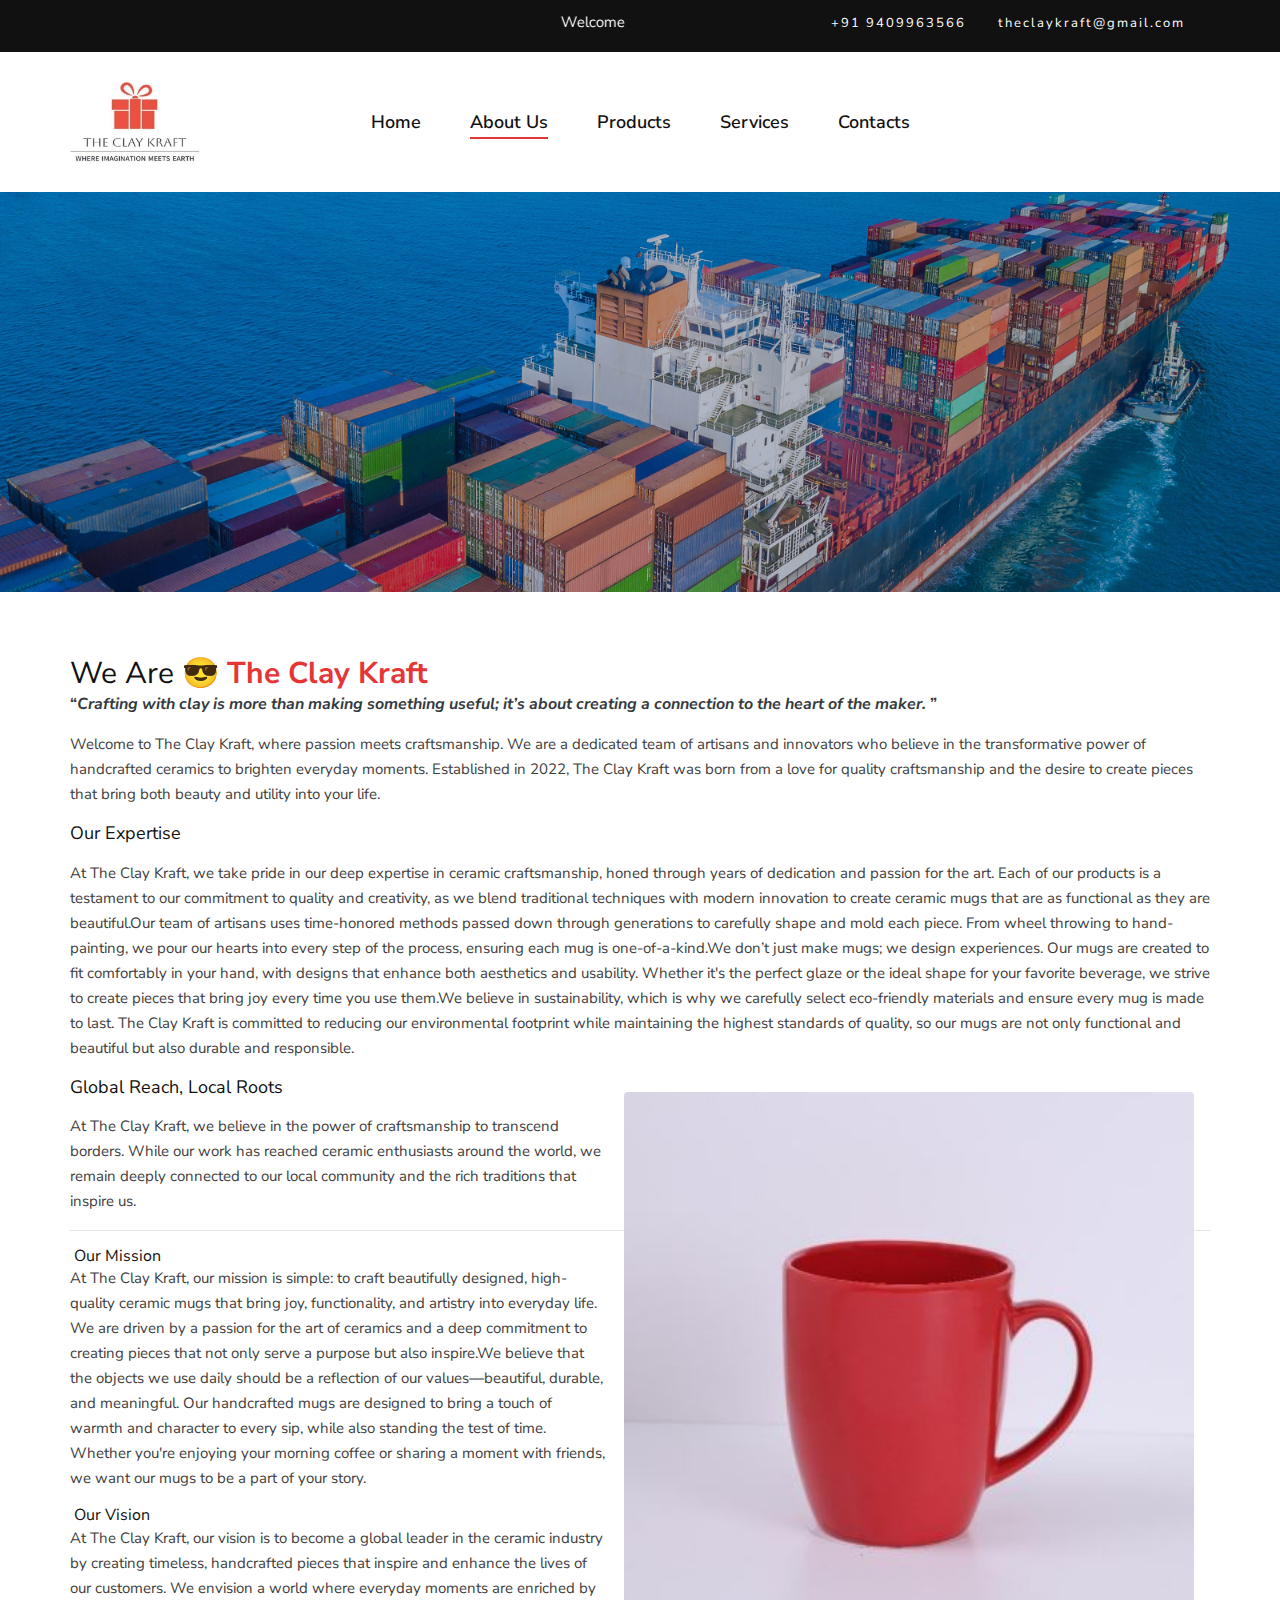
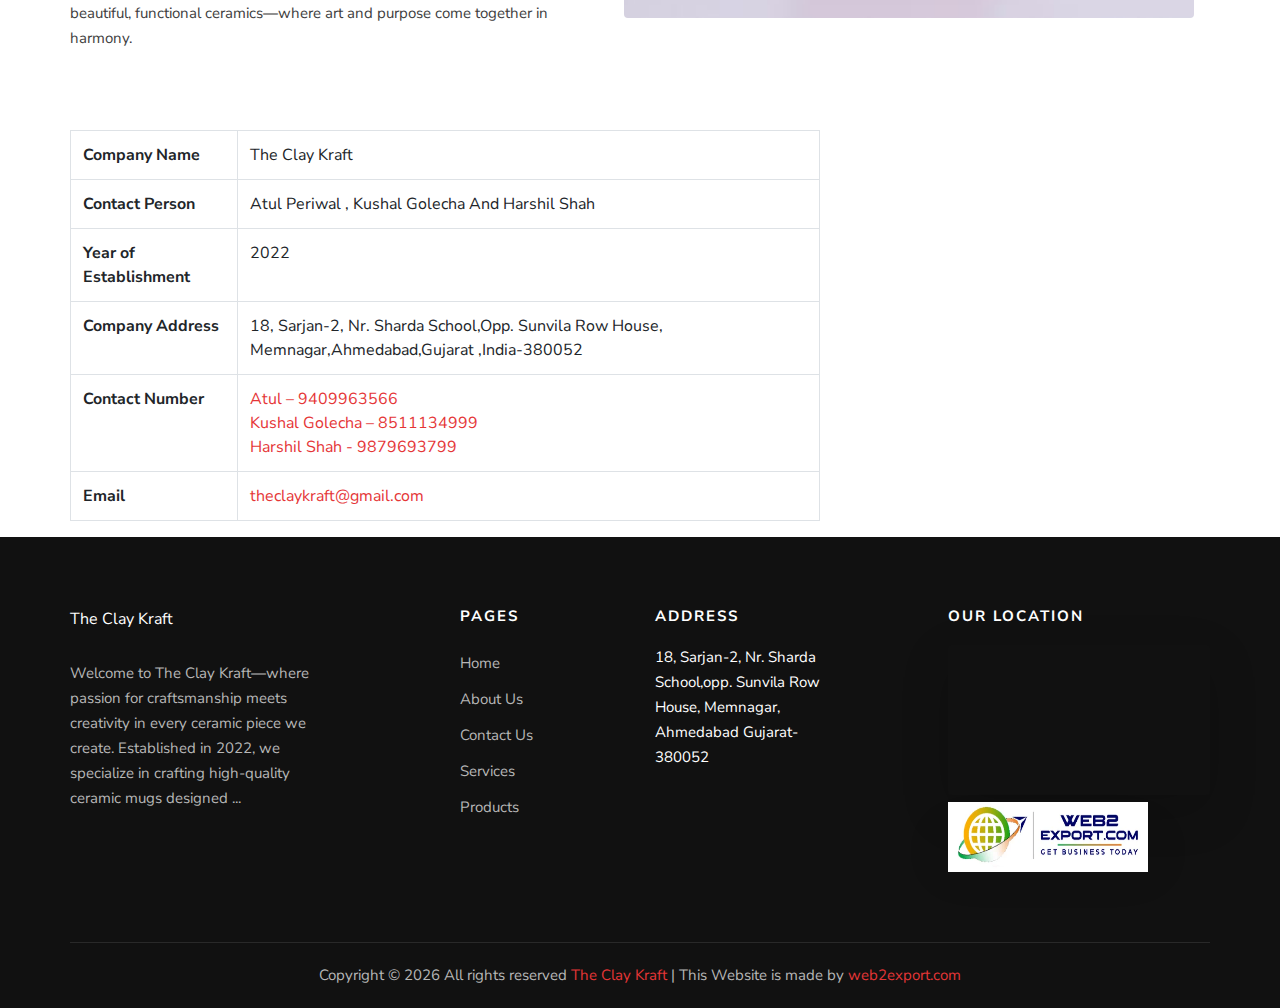
==== commit 2ae1d669: "load" ====
--- a/about.html
+++ b/about.html
@@ -2,16 +2,14 @@
 <html lang="zxx">
 
 <head>
+
     <meta charset="UTF-8">
-    <meta name="description" content="Male_Fashion Template">
-    <meta name="keywords" content="Male_Fashion, unica, creative, html">
     <meta name="viewport" content="width=device-width, initial-scale=1.0">
-    <meta http-equiv="X-UA-Compatible" content="ie=edge">
-    <title>Male-Fashion | Template</title>
+    <title>The Clay Kraft</title>
 
     <!-- Google Font -->
     <link href="https://fonts.googleapis.com/css2?family=Nunito+Sans:wght@300;400;600;700;800;900&display=swap"
-    rel="stylesheet">
+        rel="stylesheet">
 
     <!-- Css Styles -->
     <link rel="stylesheet" href="css/bootstrap.min.css" type="text/css">
@@ -35,28 +33,20 @@
     <div class="offcanvas-menu-wrapper">
         <div class="offcanvas__option">
             <div class="offcanvas__links">
-                <a href="#">Sign in</a>
-                <a href="#">FAQs</a>
-            </div>
-            <div class="offcanvas__top__hover">
+                <a href="#">The Clay Kraft</a>
+
+            </div>
+            <!-- <div class="offcanvas__top__hover">
                 <span>Usd <i class="arrow_carrot-down"></i></span>
                 <ul>
                     <li>USD</li>
                     <li>EUR</li>
                     <li>USD</li>
                 </ul>
-            </div>
-        </div>
-        <div class="offcanvas__nav__option">
-            <a href="#" class="search-switch"><img src="img/icon/search.png" alt=""></a>
-            <a href="#"><img src="img/icon/heart.png" alt=""></a>
-            <a href="#"><img src="img/icon/cart.png" alt=""> <span>0</span></a>
-            <div class="price">$0.00</div>
-        </div>
-        <div id="mobile-menu-wrap"></div>
-        <div class="offcanvas__text">
-            <p>Free shipping, 30-day return or refund guarantee.</p>
-        </div>
+            </div> -->
+        </div>
+
+
     </div>
     <!-- Offcanvas Menu End -->
 
@@ -67,23 +57,21 @@
                 <div class="row">
                     <div class="col-lg-6 col-md-7">
                         <div class="header__top__left">
-                            <p>Free shipping, 30-day return or refund guarantee.</p>
+                            <marquee behavior="" direction="">
+                                <p>Welcome to <b>The Clay Kraft</b>, where creativity meets craftsmanship. Founded in
+                                    2022, we are a dedicated company specializing in the design and manufacture of
+                                    high-quality ceramic mugs. Our passion for ceramics drives us to create products
+                                    that are not only functional but also serve as a canvas for expression and art.</p>
+                            </marquee>
                         </div>
                     </div>
                     <div class="col-lg-6 col-md-5">
                         <div class="header__top__right">
                             <div class="header__top__links">
-                                <a href="#">Sign in</a>
-                                <a href="#">FAQs</a>
+                                <a href="tel:919409963566">+91 9409963566</a>
+                                <a href="mailto:theclaykraft@gmail.com">theclaykraft@gmail.com</a>
                             </div>
-                            <div class="header__top__hover">
-                                <span>Usd <i class="arrow_carrot-down"></i></span>
-                                <ul>
-                                    <li>USD</li>
-                                    <li>EUR</li>
-                                    <li>USD</li>
-                                </ul>
-                            </div>
+
                         </div>
                     </div>
                 </div>
@@ -93,253 +81,174 @@
             <div class="row">
                 <div class="col-lg-3 col-md-3">
                     <div class="header__logo">
-                        <a href="./index.html"><img src="img/logo.png" alt=""></a>
-                    </div>
-                </div>
-                <div class="col-lg-6 col-md-6">
+                        <a href=""><img src="image/logo/logo.jpg" class="rounded  " height="80px" width="130px"
+                                alt=""></a>
+                    </div>
+                </div>
+                <div class="col-lg-6 align-self-center col-md-6">
                     <nav class="header__menu mobile-menu">
                         <ul>
-                            <li><a href="./index.html">Home</a></li>
-                            <li><a href="./shop.html">Shop</a></li>
-                            <li><a href="#">Pages</a>
+                            <li ><a href="index.html">Home</a></li>
+                            <li class="active"><a href="about.html">About Us</a></li>
+                            <!-- <li><a href="#">Pages</a>
                                 <ul class="dropdown">
-                                    <li><a href="./about.html">About Us</a></li>
+                                    <li><a href="">About Us</a></li>
                                     <li><a href="./shop-details.html">Shop Details</a></li>
                                     <li><a href="./shopping-cart.html">Shopping Cart</a></li>
                                     <li><a href="./checkout.html">Check Out</a></li>
                                     <li><a href="./blog-details.html">Blog Details</a></li>
                                 </ul>
-                            </li>
-                            <li class="active"><a href="./blog.html">Blog</a></li>
-                            <li><a href="./contact.html">Contacts</a></li>
+                            </li> -->
+                            <li><a href="all-product.html">Products</a></li>
+                            <li><a href="service.html">Services</a></li>
+                            <li><a href="contact.html">Contacts</a></li>
                         </ul>
                     </nav>
                 </div>
-                <div class="col-lg-3 col-md-3">
-                    <div class="header__nav__option">
-                        <a href="#" class="search-switch"><img src="img/icon/search.png" alt=""></a>
-                        <a href="#"><img src="img/icon/heart.png" alt=""></a>
-                        <a href="#"><img src="img/icon/cart.png" alt=""> <span>0</span></a>
-                        <div class="price">$0.00</div>
-                    </div>
-                </div>
+
             </div>
             <div class="canvas__open"><i class="fa fa-bars"></i></div>
         </div>
     </header>
     <!-- Header Section End -->
 
-    <!-- Breadcrumb Section Begin -->
-    <section class="breadcrumb-option">
+
+    <style>
+        .abo {
+            background-image: linear-gradient(rgba(3, 27, 78, .3), rgba(3, 27, 78, .3)), url(image/banner/about.jpg);
+            background-size: cover;
+            /* background-attachment: fixed; */
+            height: 400px;
+            width: 100%;
+        }
+
+        .fff {
+            float: right;
+        }
+
+        @media screen and (max-width:576px) {
+            .fff {
+                width: 100%;
+                float: none;
+                clear: both;
+            }
+        }
+    </style>
+    <div class="section">
+        <div class="abo"></div>
+    </div>
+    <!-- about us -->
+    <section style="margin: 4rem 0rem;">
         <div class="container">
             <div class="row">
-                <div class="col-lg-12">
-                    <div class="breadcrumb__text">
-                        <h4>About Us</h4>
-                        <div class="breadcrumb__links">
-                            <a href="./index.html">Home</a>
-                            <span>About Us</span>
-                        </div>
+                <div class="col-12">
+                    <div class="content_about">
+                        <h3>We Are <b class="text-danger"> 😎 The Clay Kraft</b></h3>
+                        <b class="mb-3 text-dark"><q><i>Crafting with clay is more than making something useful; it’s
+                                    about creating a connection to the heart of the maker. </i></q></b>
+                        <p class="mt-3">Welcome to The Clay Kraft, where passion meets craftsmanship. We are a dedicated
+                            team of artisans and innovators who believe in the transformative power of handcrafted
+                            ceramics to brighten everyday moments. Established in 2022, The Clay Kraft was born from a
+                            love for quality craftsmanship and the desire to create pieces that bring both beauty and
+                            utility into your life.
+
+                        <h5 class="my-3 fw-bold">Our Expertise</h5>
+                        <p>At The Clay Kraft, we take pride in our deep expertise in ceramic craftsmanship, honed
+                            through years of dedication and passion for the art. Each of our products is a testament to
+                            our commitment to quality and creativity, as we blend traditional techniques with modern
+                            innovation to create ceramic mugs that are as functional as they are beautiful.Our team of
+                            artisans uses time-honored methods passed down through generations to carefully shape and
+                            mold each piece. From wheel throwing to hand-painting, we pour our hearts into every step of
+                            the process, ensuring each mug is one-of-a-kind.We don’t just make mugs; we design
+                            experiences. Our mugs are created to fit comfortably in your hand, with designs that enhance
+                            both aesthetics and usability. Whether it's the perfect glaze or the ideal shape for your
+                            favorite beverage, we strive to create pieces that bring joy every time you use them.We
+                            believe in sustainability, which is why we carefully select eco-friendly materials and
+                            ensure every mug is made to last. The Clay Kraft is committed to reducing our environmental
+                            footprint while maintaining the highest standards of quality, so our mugs are not only
+                            functional and beautiful but also durable and responsible.</p>
+                        <img src="image/product/1.jpg" class="rounded m-3  fff " height="auto" width="50%" alt="">
+
+                        <h5 class="my-3 fw-bold">Global Reach, Local Roots</h5>
+                        <p>At The Clay Kraft, we believe in the power of craftsmanship to transcend borders. While our
+                            work has reached ceramic enthusiasts around the world, we remain deeply connected to our
+                            local community and the rich traditions that inspire us.</p>
+
+
+
+
+                        <hr>
+                        <h6><img src="images/icons8-goal.gif" alt=""> Our Mission </h6>
+                        <p>At The Clay Kraft, our mission is simple: to craft beautifully designed, high-quality ceramic
+                            mugs that bring joy, functionality, and artistry into everyday life. We are driven by a
+                            passion for the art of ceramics and a deep commitment to creating pieces that not only serve
+                            a purpose but also inspire.We believe that the objects we use daily should be a reflection
+                            of our values—beautiful, durable, and meaningful. Our handcrafted mugs are designed to bring
+                            a touch of warmth and character to every sip, while also standing the test of time. Whether
+                            you're enjoying your morning coffee or sharing a moment with friends, we want our mugs to be
+                            a part of your story.</p>
+
+                        <h6><img src="images/icons8-eye.gif" alt=""> Our Vision </h6>
+                        <p>At The Clay Kraft, our vision is to become a global leader in the ceramic industry by
+                            creating timeless, handcrafted pieces that inspire and enhance the lives of our customers.
+                            We envision a world where everyday moments are enriched by beautiful, functional
+                            ceramics—where art and purpose come together in harmony.</p>
+
+                        <!-- <a href="certificate.php" class="btn btn-primary px-3">View Our Certificate</a> -->
                     </div>
                 </div>
             </div>
         </div>
     </section>
-    <!-- Breadcrumb Section End -->
-
-    <!-- About Section Begin -->
-    <section class="about spad">
-        <div class="container">
-            <div class="row">
-                <div class="col-lg-12">
-                    <div class="about__pic">
-                        <img src="img/about/about-us.jpg" alt="">
-                    </div>
-                </div>
-            </div>
-            <div class="row">
-                <div class="col-lg-4 col-md-4 col-sm-6">
-                    <div class="about__item">
-                        <h4>Who We Are ?</h4>
-                        <p>Contextual advertising programs sometimes have strict policies that need to be adhered too.
-                        Let’s take Google as an example.</p>
-                    </div>
-                </div>
-                <div class="col-lg-4 col-md-4 col-sm-6">
-                    <div class="about__item">
-                        <h4>Who We Do ?</h4>
-                        <p>In this digital generation where information can be easily obtained within seconds, business
-                        cards still have retained their importance.</p>
-                    </div>
-                </div>
-                <div class="col-lg-4 col-md-4 col-sm-6">
-                    <div class="about__item">
-                        <h4>Why Choose Us</h4>
-                        <p>A two or three storey house is the ideal way to maximise the piece of earth on which our home
-                        sits, but for older or infirm people.</p>
-                    </div>
-                </div>
-            </div>
-        </div>
-    </section>
-    <!-- About Section End -->
-
-    <!-- Testimonial Section Begin -->
-    <section class="testimonial">
-        <div class="container-fluid">
-            <div class="row">
-                <div class="col-lg-6 p-0">
-                    <div class="testimonial__text">
-                        <span class="icon_quotations"></span>
-                        <p>“Going out after work? Take your butane curling iron with you to the office, heat it up,
-                            style your hair before you leave the office and you won’t have to make a trip back home.”
-                        </p>
-                        <div class="testimonial__author">
-                            <div class="testimonial__author__pic">
-                                <img src="img/about/testimonial-author.jpg" alt="">
-                            </div>
-                            <div class="testimonial__author__text">
-                                <h5>Augusta Schultz</h5>
-                                <p>Fashion Design</p>
-                            </div>
-                        </div>
-                    </div>
-                </div>
-                <div class="col-lg-6 p-0">
-                    <div class="testimonial__pic set-bg" data-setbg="img/about/testimonial-pic.jpg"></div>
-                </div>
-            </div>
-        </div>
-    </section>
-    <!-- Testimonial Section End -->
-
-    <!-- Counter Section Begin -->
-    <section class="counter spad">
-        <div class="container">
-            <div class="row">
-                <div class="col-lg-3 col-md-6 col-sm-6">
-                    <div class="counter__item">
-                        <div class="counter__item__number">
-                            <h2 class="cn_num">102</h2>
-                        </div>
-                        <span>Our <br />Clients</span>
-                    </div>
-                </div>
-                <div class="col-lg-3 col-md-6 col-sm-6">
-                    <div class="counter__item">
-                        <div class="counter__item__number">
-                            <h2 class="cn_num">30</h2>
-                        </div>
-                        <span>Total <br />Categories</span>
-                    </div>
-                </div>
-                <div class="col-lg-3 col-md-6 col-sm-6">
-                    <div class="counter__item">
-                        <div class="counter__item__number">
-                            <h2 class="cn_num">102</h2>
-                        </div>
-                        <span>In <br />Country</span>
-                    </div>
-                </div>
-                <div class="col-lg-3 col-md-6 col-sm-6">
-                    <div class="counter__item">
-                        <div class="counter__item__number">
-                            <h2 class="cn_num">98</h2>
-                            <strong>%</strong>
-                        </div>
-                        <span>Happy <br />Customer</span>
-                    </div>
-                </div>
-            </div>
-        </div>
-    </section>
-    <!-- Counter Section End -->
-
-    <!-- Team Section Begin -->
-    <section class="team spad">
-        <div class="container">
-            <div class="row">
-                <div class="col-lg-12">
-                    <div class="section-title">
-                        <span>Our Team</span>
-                        <h2>Meet Our Team</h2>
-                    </div>
-                </div>
-            </div>
-            <div class="row">
-                <div class="col-lg-3 col-md-6 col-sm-6">
-                    <div class="team__item">
-                        <img src="img/about/team-1.jpg" alt="">
-                        <h4>John Smith</h4>
-                        <span>Fashion Design</span>
-                    </div>
-                </div>
-                <div class="col-lg-3 col-md-6 col-sm-6">
-                    <div class="team__item">
-                        <img src="img/about/team-2.jpg" alt="">
-                        <h4>Christine Wise</h4>
-                        <span>C.E.O</span>
-                    </div>
-                </div>
-                <div class="col-lg-3 col-md-6 col-sm-6">
-                    <div class="team__item">
-                        <img src="img/about/team-3.jpg" alt="">
-                        <h4>Sean Robbins</h4>
-                        <span>Manager</span>
-                    </div>
-                </div>
-                <div class="col-lg-3 col-md-6 col-sm-6">
-                    <div class="team__item">
-                        <img src="img/about/team-4.jpg" alt="">
-                        <h4>Lucy Myers</h4>
-                        <span>Delivery</span>
-                    </div>
-                </div>
-            </div>
-        </div>
-    </section>
-    <!-- Team Section End -->
-
-    <!-- Client Section Begin -->
-    <section class="clients spad">
-        <div class="container">
-            <div class="row">
-                <div class="col-lg-12">
-                    <div class="section-title">
-                        <span>Partner</span>
-                        <h2>Happy Clients</h2>
-                    </div>
-                </div>
-            </div>
-            <div class="row">
-                <div class="col-lg-3 col-md-4 col-sm-4 col-6">
-                    <a href="#" class="client__item"><img src="img/clients/client-1.png" alt=""></a>
-                </div>
-                <div class="col-lg-3 col-md-4 col-sm-4 col-6">
-                    <a href="#" class="client__item"><img src="img/clients/client-2.png" alt=""></a>
-                </div>
-                <div class="col-lg-3 col-md-4 col-sm-4 col-6">
-                    <a href="#" class="client__item"><img src="img/clients/client-3.png" alt=""></a>
-                </div>
-                <div class="col-lg-3 col-md-4 col-sm-4 col-6">
-                    <a href="#" class="client__item"><img src="img/clients/client-4.png" alt=""></a>
-                </div>
-                <div class="col-lg-3 col-md-4 col-sm-4 col-6">
-                    <a href="#" class="client__item"><img src="img/clients/client-5.png" alt=""></a>
-                </div>
-                <div class="col-lg-3 col-md-4 col-sm-4 col-6">
-                    <a href="#" class="client__item"><img src="img/clients/client-6.png" alt=""></a>
-                </div>
-                <div class="col-lg-3 col-md-4 col-sm-4 col-6">
-                    <a href="#" class="client__item"><img src="img/clients/client-7.png" alt=""></a>
-                </div>
-                <div class="col-lg-3 col-md-4 col-sm-4 col-6">
-                    <a href="#" class="client__item"><img src="img/clients/client-8.png" alt=""></a>
-                </div>
-            </div>
-        </div>
-    </section>
-    <!-- Client Section End -->
+    <!-- Features Start -->
+    <style>
+        .feature1 {
+            background-image: linear-gradient(rgba(3, 27, 78, .3), rgba(3, 27, 78, .3)), url(image/ativment.jpg);
+            background-size: cover;
+            background-attachment: fixed;
+        }
+    </style>
+
+    <!-- Features End -->
+    <div class="container">
+        <div class="row">
+            <div class="col-lg-8">
+                <table class="table table-hover table-bordered">
+                    <tr>
+                        <th>Company Name</th>
+                        <td>The Clay Kraft</td>
+                    </tr>
+                    <tr>
+                        <th> Contact Person</th>
+                        <td> Atul Periwal , Kushal Golecha And
+                            Harshil Shah</td>
+                    </tr>
+                    <tr>
+                        <th>Year of Establishment</th>
+                        <td>2022</td>
+                    </tr>
+
+                    <tr>
+                        <th>Company Address</th>
+                        <td> 18, Sarjan-2, Nr. Sharda School,Opp.
+                            Sunvila Row House, Memnagar,Ahmedabad,Gujarat ,India-380052</td>
+                    </tr>
+                    <tr>
+                        <th>Contact Number</th>
+                        <td><a href="tel:9409963566" class="text-danger">Atul – 9409963566 </a> <br>
+                            <a href="tel:8511134999" class="text-danger"> Kushal Golecha – 8511134999</a> <br>
+                            <a href="tel:9879693799" class="text-danger"> Harshil Shah - 9879693799</a>
+
+                        </td>
+                    </tr>
+                    <tr>
+                        <th>Email</th>
+                        <td><a href="mailto:theclaykraft@gmail.com" class="text-danger">theclaykraft@gmail.com</a></td>
+                    </tr>
+                </table>
+            </div>
+        </div>
+    </div>
 
     <!-- Footer Section Begin -->
     <footer class="footer">
@@ -348,43 +257,44 @@
                 <div class="col-lg-3 col-md-6 col-sm-6">
                     <div class="footer__about">
                         <div class="footer__logo">
-                            <a href="#"><img src="img/footer-logo.png" alt=""></a>
+                            <a href="#" class="text-white">The Clay Kraft</a>
                         </div>
-                        <p>The customer is at the heart of our unique business model, which includes design.</p>
-                        <a href="#"><img src="img/payment.png" alt=""></a>
+                        <p>Welcome to The Clay Kraft—where passion for craftsmanship meets creativity in every ceramic
+                            piece we create. Established in 2022, we specialize in crafting high-quality ceramic mugs
+                            designed ...</p>
+
                     </div>
                 </div>
                 <div class="col-lg-2 offset-lg-1 col-md-3 col-sm-6">
                     <div class="footer__widget">
-                        <h6>Shopping</h6>
+                        <h6>Pages</h6>
                         <ul>
-                            <li><a href="#">Clothing Store</a></li>
-                            <li><a href="#">Trending Shoes</a></li>
-                            <li><a href="#">Accessories</a></li>
-                            <li><a href="#">Sale</a></li>
+                            <li><a href="#">Home</a></li>
+                            <li><a href="#">About Us</a></li>
+                            <li><a href="#">Contact Us</a></li>
+                            <li><a href="#">Services</a></li>
+                            <li><a href="#">Products</a></li>
                         </ul>
                     </div>
                 </div>
                 <div class="col-lg-2 col-md-3 col-sm-6">
                     <div class="footer__widget">
-                        <h6>Shopping</h6>
-                        <ul>
-                            <li><a href="#">Contact Us</a></li>
-                            <li><a href="#">Payment Methods</a></li>
-                            <li><a href="#">Delivary</a></li>
-                            <li><a href="#">Return & Exchanges</a></li>
-                        </ul>
+                        <h6>Address</h6>
+                        <p class="text-white">18, Sarjan-2, Nr. Sharda School,opp. Sunvila Row House, Memnagar,
+                            Ahmedabad Gujarat-380052
+                        </p>
                     </div>
                 </div>
                 <div class="col-lg-3 offset-lg-1 col-md-6 col-sm-6">
                     <div class="footer__widget">
-                        <h6>NewLetter</h6>
+                        <h6>Our Location</h6>
                         <div class="footer__newslatter">
-                            <p>Be the first to know about new arrivals, look books, sales & promos!</p>
-                            <form action="#">
-                                <input type="text" placeholder="Your email">
-                                <button type="submit"><span class="icon_mail_alt"></span></button>
-                            </form>
+                            <iframe
+                                src="https://www.google.com/maps/embed?pb=!1m18!1m12!1m3!1d3777452.407826709!2d68.68648338797394!3d22.394434675955566!2m3!1f0!2f0!3f0!3m2!1i1024!2i768!4f13.1!3m3!1m2!1s0x3959051f5f0ef795%3A0x861bd887ed54522e!2sGujarat!5e0!3m2!1sen!2sin!4v1739621933111!5m2!1sen!2sin"
+                                width="100%" height="100%" class="rounded shadow-lg" style="border:0;"
+                                allowfullscreen="" loading="lazy" referrerpolicy="no-referrer-when-downgrade"></iframe>
+                            <a class="rounded shadow-lg mt-3" href="https://web2export.com" target="_blank"><img
+                                    src="image/logo/web2export.jpg" height="70px" width="200px" alt=""></a>
                         </div>
                     </div>
                 </div>
@@ -396,9 +306,9 @@
                         <p>Copyright ©
                             <script>
                                 document.write(new Date().getFullYear());
-                            </script>2020
-                            All rights reserved | This template is made with <i class="fa fa-heart-o"
-                            aria-hidden="true"></i> by <a href="https://colorlib.com" target="_blank">Colorlib</a>
+                            </script>
+                            All rights reserved <a href="#" target="_blank">The Clay Kraft </a> | This Website is made
+                            by <a href="https://web2export.com" target="_blank">web2export.com</a>
                         </p>
                         <!-- Link back to Colorlib can't be removed. Template is licensed under CC BY 3.0. -->
                     </div>
--- a/css/style.css
+++ b/css/style.css
@@ -3853,4 +3853,28 @@
 	.categories__text:before {
 		height: 250px;
 	}
+}
+
+.service-item{
+	/* border: 1px dashed rgb(224, 224, 224); */
+	border-radius: 10px;
+	height: 100%;
+	overflow: hidden;
+	transition: 0.5s;
+	transform: translateY(0px);
+	box-shadow: rgba(0, 0, 0, 0.4) 0px 30px 90px;
+
+}
+.service-item:hover{
+	transform: translateY(-20px);
+	/* border: 1px dashed rgb(92, 5, 5); */
+	box-shadow: rgba(0, 0, 0, 0.4) 0px 30px 90px;
+}
+.single-fruits-choose {
+    display: flex
+;
+    gap: 5px;
+}
+.single-fruits-choose{
+	margin: 20px 0px;
 }